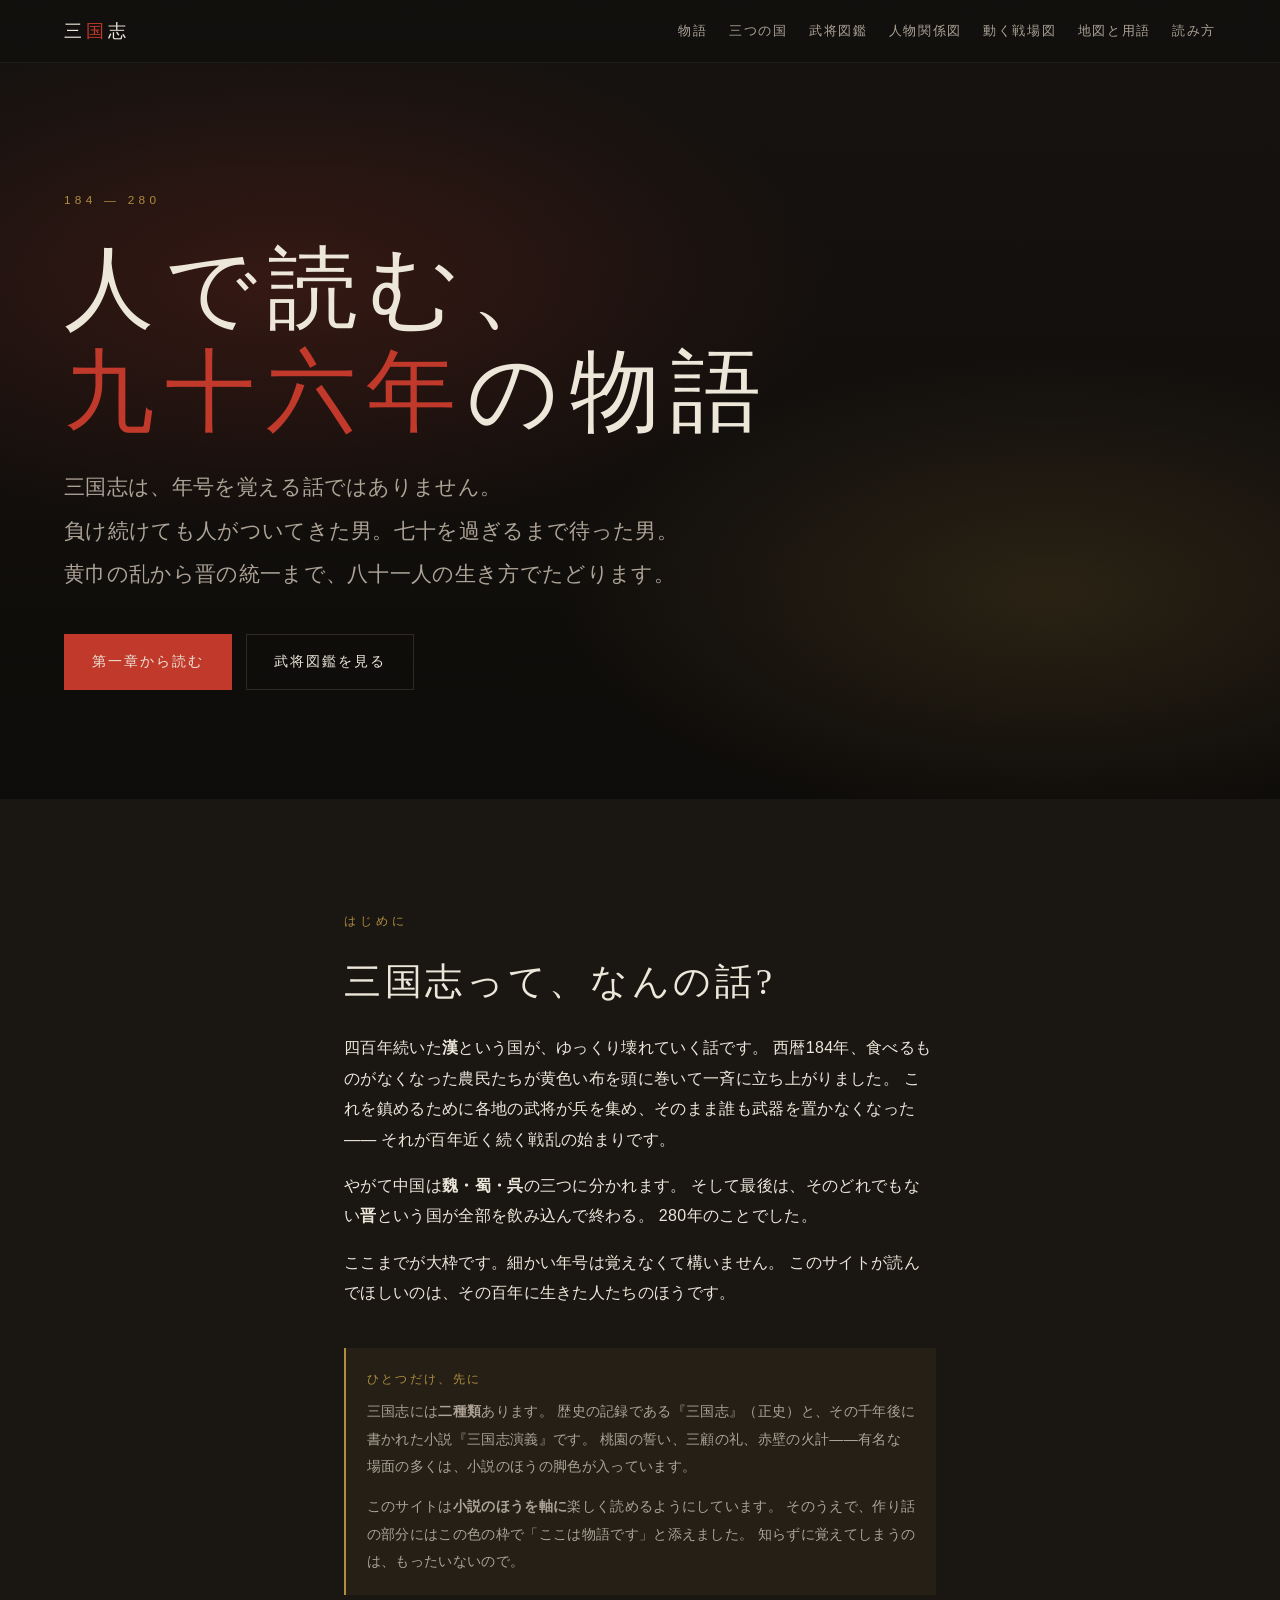
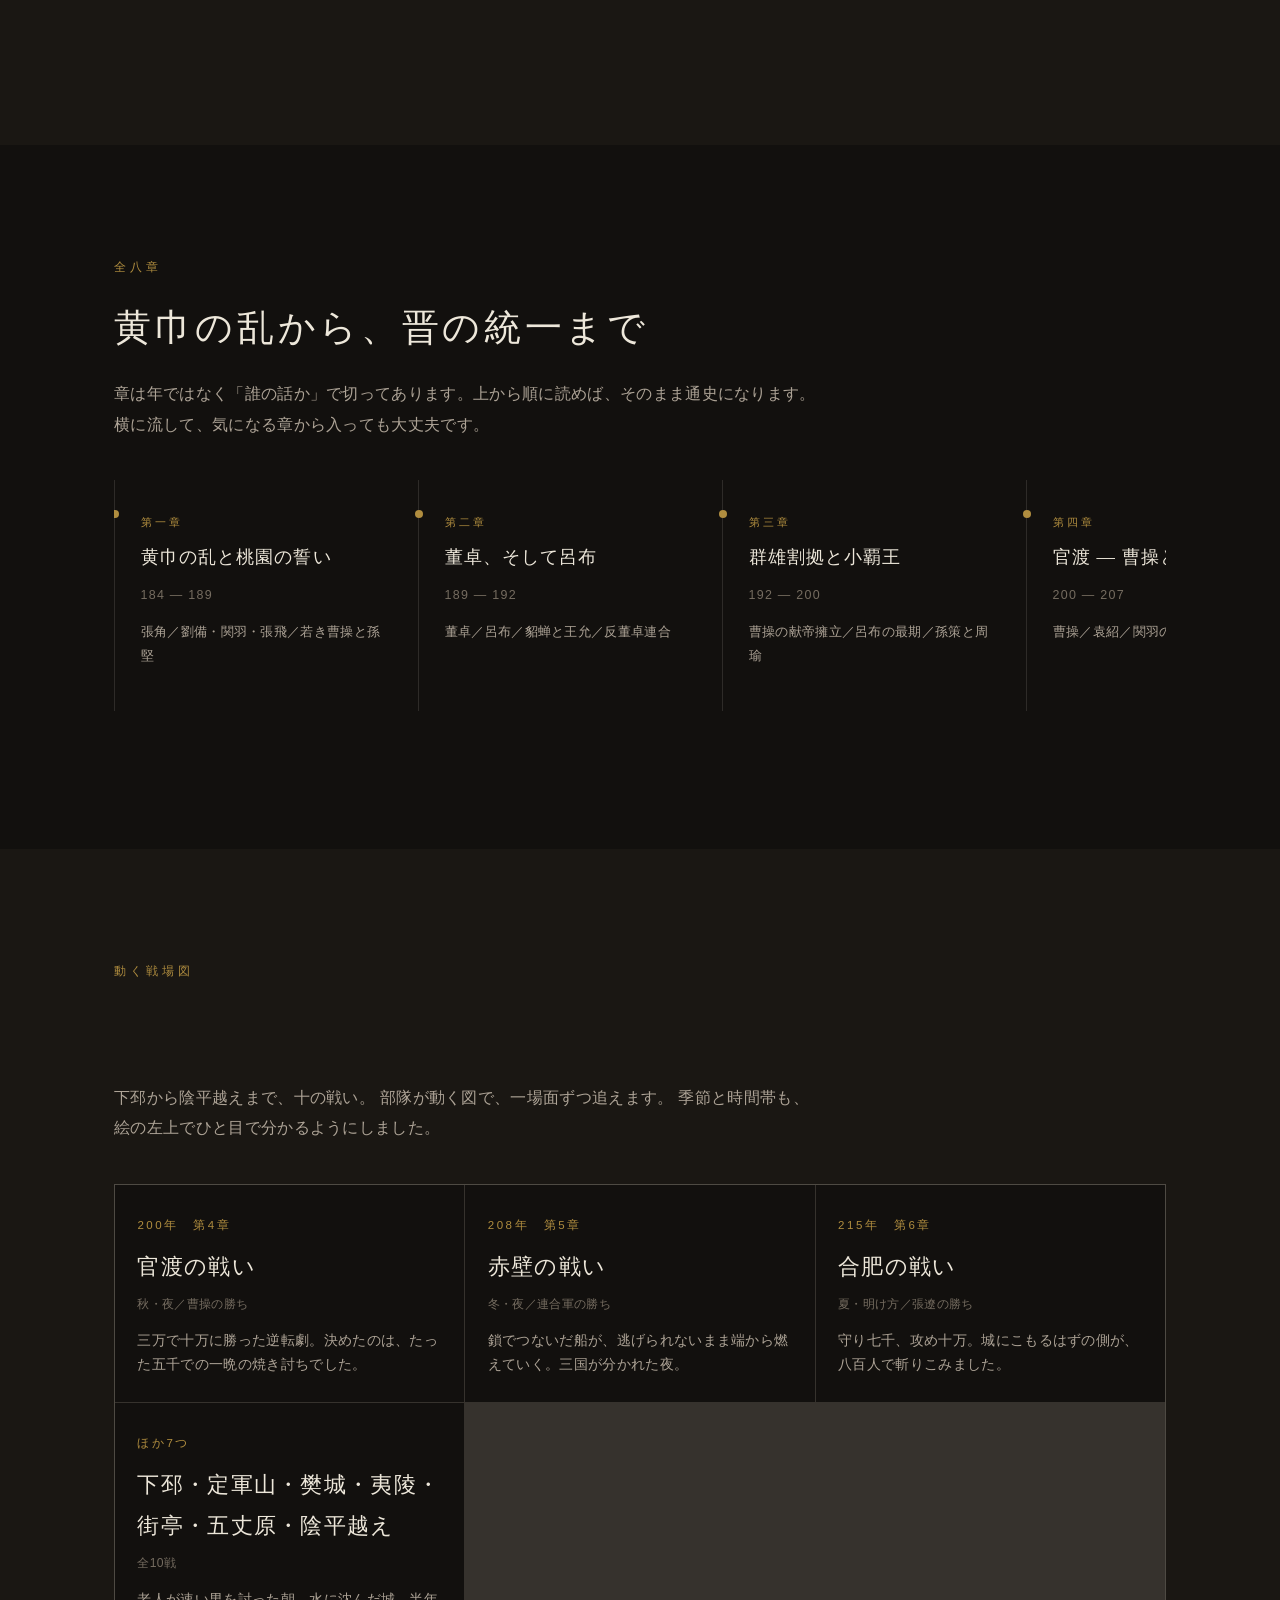
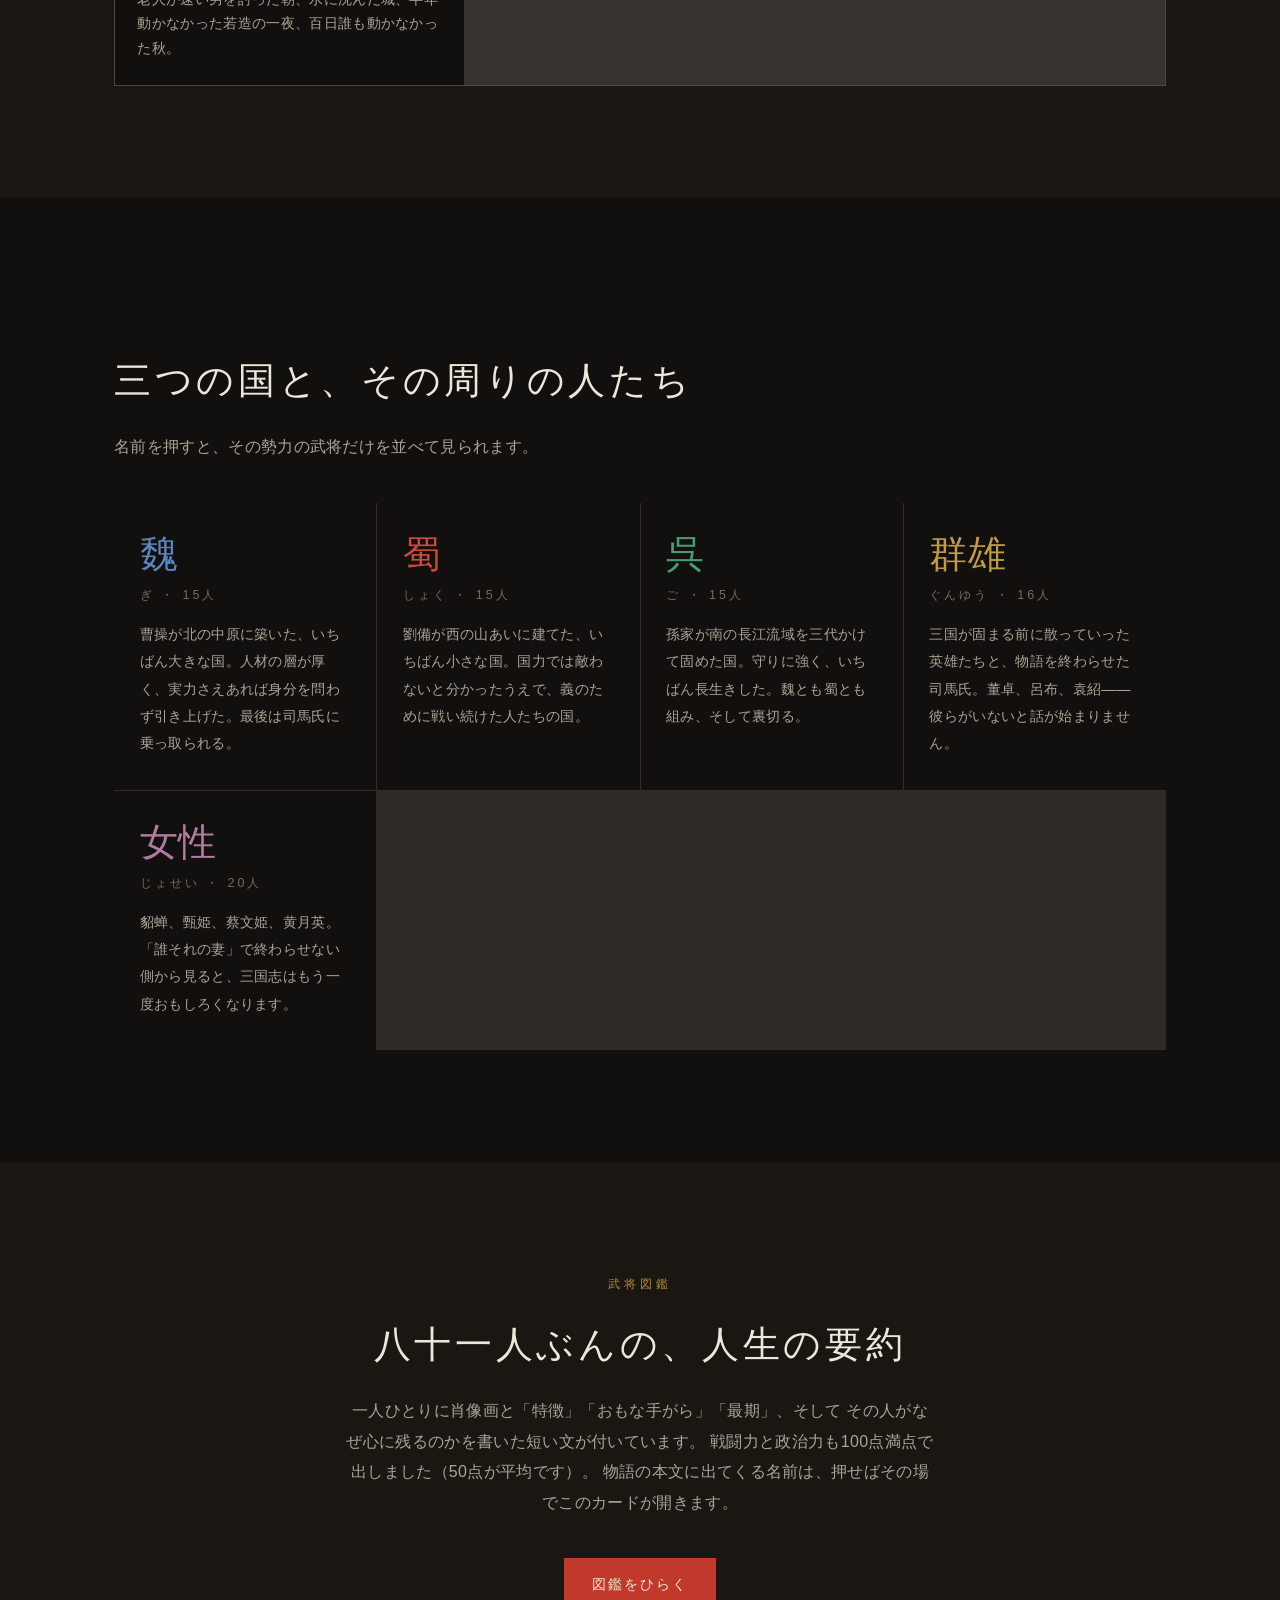
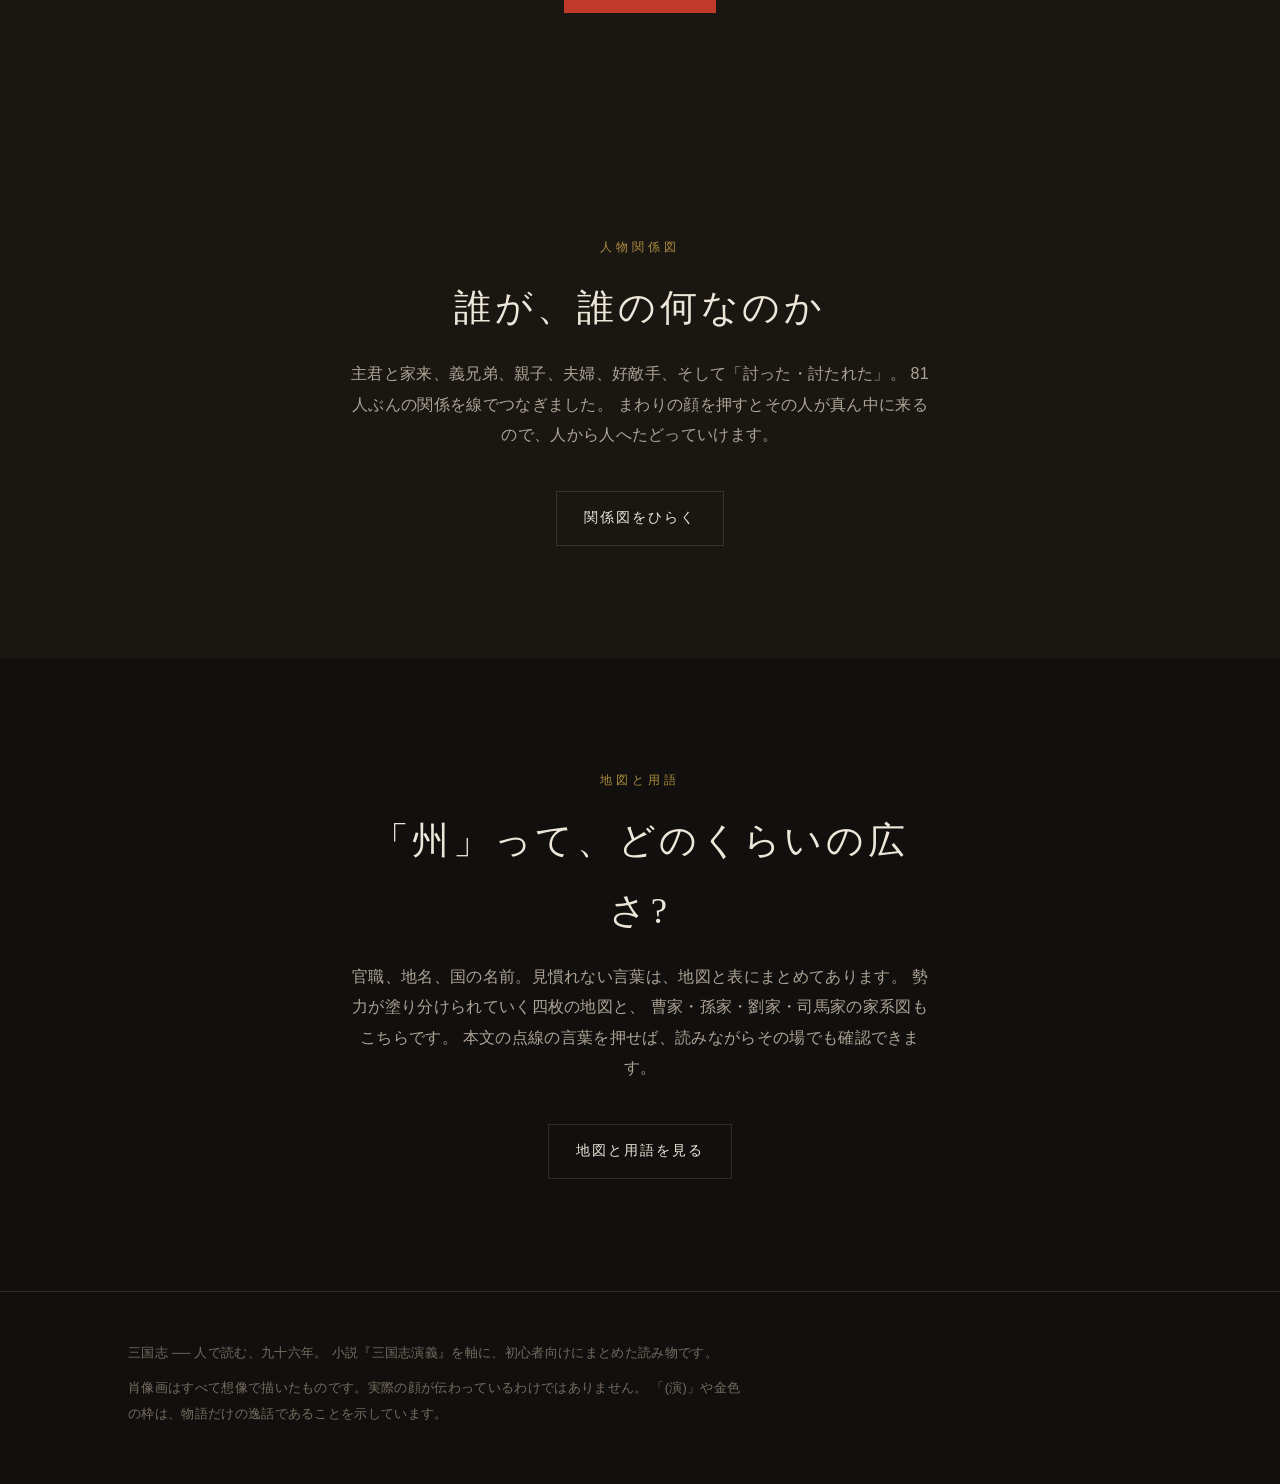
==== index.html @ dd0bdadd "三国志 ── 人で読む、九十六年 黄巾の乱から晋の統一までを人間ドラマで読むサイト。 物語8章、武将図鑑81人、人物関係図、動く戦場図10戦、地図と用語。" ====
<!DOCTYPE html>
<html lang="ja">
<head>
<meta charset="UTF-8">
<meta name="viewport" content="width=device-width, initial-scale=1.0">
<title>三国志 ── 人で読む、九十六年</title>
<meta name="description" content="黄巾の乱から晋の統一まで。年号ではなく、武将たちの人間ドラマで三国志を読む初心者向けサイト。">
<link rel="stylesheet" href="assets/style.css">
</head>
<body data-base="">

<header class="nav">
  <a class="nav__brand" href="index.html">三<b>国</b>志</a>
  <nav class="nav__links">
    <a href="#story">物語</a>
    <a href="#sides">三つの国</a>
    <a href="bushou.html">武将図鑑</a>
    <a href="kankei.html">人物関係図</a>
    <a href="kassen.html">動く戦場図</a>
    <a href="yougo.html">地図と用語</a>
    <a href="#howto">読み方</a>
  </nav>
</header>

<!-- ═══════════ ヒーロー ═══════════ -->
<section class="hero">
  <span class="hero__kanji">漢</span>
  <p class="hero__eyebrow">184 — 280</p>
  <h1 class="hero__title">人で読む、<br><i>九十六年</i>の物語</h1>
  <p class="hero__lede">
    三国志は、年号を覚える話ではありません。<br>
    負け続けても人がついてきた男。七十を過ぎるまで待った男。<br>
    黄巾の乱から晋の統一まで、八十一人の生き方でたどります。
  </p>
  <div class="hero__cta">
    <a class="btn btn--fill" href="story/01.html">第一章から読む</a>
    <a class="btn" href="bushou.html">武将図鑑を見る</a>
  </div>
</section>

<!-- ═══════════ そもそも三国志とは ═══════════ -->
<section class="sec sec--alt" id="howto">
  <div class="wrap wrap--narrow">
    <p class="sec__label rise">はじめに</p>
    <h2 class="sec__title rise">三国志って、なんの話?</h2>
    <div class="rise">
      <p>
        四百年続いた<strong>漢</strong>という国が、ゆっくり壊れていく話です。
        西暦184年、食べるものがなくなった農民たちが黄色い布を頭に巻いて一斉に立ち上がりました。
        これを鎮めるために各地の武将が兵を集め、そのまま誰も武器を置かなくなった——
        それが百年近く続く戦乱の始まりです。
      </p>
      <p>
        やがて中国は<strong>魏・蜀・呉</strong>の三つに分かれます。
        そして最後は、そのどれでもない<strong>晋</strong>という国が全部を飲み込んで終わる。
        280年のことでした。
      </p>
      <p>
        ここまでが大枠です。細かい年号は覚えなくて構いません。
        このサイトが読んでほしいのは、その百年に生きた人たちのほうです。
      </p>
    </div>

    <div class="note rise" style="margin-top:2.5rem">
      <b>ひとつだけ、先に</b>
      <p>
        三国志には<strong>二種類</strong>あります。
        歴史の記録である『三国志』（正史）と、その千年後に書かれた小説『三国志演義』です。
        桃園の誓い、三顧の礼、赤壁の火計——有名な場面の多くは、小説のほうの脚色が入っています。
      </p>
      <p>
        このサイトは<strong>小説のほうを軸に</strong>楽しく読めるようにしています。
        そのうえで、作り話の部分にはこの色の枠で「ここは物語です」と添えました。
        知らずに覚えてしまうのは、もったいないので。
      </p>
    </div>
  </div>
</section>

<!-- ═══════════ 年表（章の入口） ═══════════ -->
<section class="sec" id="story">
  <div class="wrap">
    <p class="sec__label rise">全八章</p>
    <h2 class="sec__title rise">黄巾の乱から、晋の統一まで</h2>
    <p class="sec__lead rise">
      章は年ではなく「誰の話か」で切ってあります。上から順に読めば、そのまま通史になります。
      横に流して、気になる章から入っても大丈夫です。
    </p>
  </div>
  <div class="wrap rise">
    <div class="timeline">
      <div class="timeline__track">

        <a class="tl" href="story/01.html">
          <span class="tl__no">第一章</span>
          <p class="tl__title">黄巾の乱と桃園の誓い</p>
          <p class="tl__years">184 — 189</p>
          <p class="tl__who">張角／劉備・関羽・張飛／若き曹操と孫堅</p>
        </a>

        <a class="tl" href="story/02.html">
          <span class="tl__no">第二章</span>
          <p class="tl__title">董卓、そして呂布</p>
          <p class="tl__years">189 — 192</p>
          <p class="tl__who">董卓／呂布／貂蝉と王允／反董卓連合</p>
        </a>

        <a class="tl" href="story/03.html">
          <span class="tl__no">第三章</span>
          <p class="tl__title">群雄割拠と小覇王</p>
          <p class="tl__years">192 — 200</p>
          <p class="tl__who">曹操の献帝擁立／呂布の最期／孫策と周瑜</p>
        </a>

        <a class="tl" href="story/04.html">
          <span class="tl__no">第四章</span>
          <p class="tl__title">官渡 — 曹操と袁紹</p>
          <p class="tl__years">200 — 207</p>
          <p class="tl__who">曹操／袁紹／関羽の千里行／北方統一</p>
        </a>

        <a class="tl" href="story/05.html">
          <span class="tl__no">第五章</span>
          <p class="tl__title">三顧の礼と赤壁</p>
          <p class="tl__years">207 — 208</p>
          <p class="tl__who">諸葛亮／趙雲の長坂／魯粛と周瑜／黄蓋</p>
        </a>

        <a class="tl" href="story/06.html">
          <span class="tl__no">第六章</span>
          <p class="tl__title">三国が並び立つ</p>
          <p class="tl__years">209 — 220</p>
          <p class="tl__who">龐統と法正／定軍山／関羽の死／曹操の死</p>
        </a>

        <a class="tl" href="story/07.html">
          <span class="tl__no">第七章</span>
          <p class="tl__title">夷陵、そして五丈原</p>
          <p class="tl__years">221 — 234</p>
          <p class="tl__who">張飛の死／陸遜／白帝城の託孤／出師の表</p>
        </a>

        <a class="tl" href="story/08.html">
          <span class="tl__no">第八章</span>
          <p class="tl__title">幕引き — 晋の統一</p>
          <p class="tl__years">235 — 280</p>
          <p class="tl__who">姜維／高平陵の変／鄧艾／司馬炎</p>
        </a>

      </div>
    </div>
  </div>
</section>

<!-- ═══════════ 動く戦場図 ═══════════ -->
<section class="sec sec--alt">
  <div class="wrap">
    <p class="sec__label rise">動く戦場図</p>
    <h2 class="sec__title rise">その戦い、どう動いたのか</h2>
    <p class="sec__lead rise">
      下邳から陰平越えまで、十の戦い。
      部隊が動く図で、一場面ずつ追えます。
      季節と時間帯も、絵の左上でひと目で分かるようにしました。
    </p>
  </div>
  <div class="wrap rise">
    <div class="ks-list">
      <a class="ks-card" href="kassen.html#kanto" style="text-decoration:none">
        <span class="ks-card__year">200年　第4章</span>
        <p class="ks-card__name">官渡の戦い</p>
        <p class="ks-card__place">秋・夜／曹操の勝ち</p>
        <p class="ks-card__lead">三万で十万に勝った逆転劇。決めたのは、たった五千での一晩の焼き討ちでした。</p>
      </a>
      <a class="ks-card" href="kassen.html#sekiheki" style="text-decoration:none">
        <span class="ks-card__year">208年　第5章</span>
        <p class="ks-card__name">赤壁の戦い</p>
        <p class="ks-card__place">冬・夜／連合軍の勝ち</p>
        <p class="ks-card__lead">鎖でつないだ船が、逃げられないまま端から燃えていく。三国が分かれた夜。</p>
      </a>
      <a class="ks-card" href="kassen.html#gappi" style="text-decoration:none">
        <span class="ks-card__year">215年　第6章</span>
        <p class="ks-card__name">合肥の戦い</p>
        <p class="ks-card__place">夏・明け方／張遼の勝ち</p>
        <p class="ks-card__lead">守り七千、攻め十万。城にこもるはずの側が、八百人で斬りこみました。</p>
      </a>
      <a class="ks-card" href="kassen.html" style="text-decoration:none">
        <span class="ks-card__year">ほか7つ</span>
        <p class="ks-card__name">下邳・定軍山・樊城・夷陵・街亭・五丈原・陰平越え</p>
        <p class="ks-card__place">全10戦</p>
        <p class="ks-card__lead">老人が速い男を討った朝、水に沈んだ城、半年動かなかった若造の一夜、百日誰も動かなかった秋。</p>
      </a>
    </div>
  </div>
</section>

<!-- ═══════════ 三つの国 ═══════════ -->
<section class="sec" id="sides">
  <div class="wrap">
    <p class="sec__label rise">勢力</p>
    <h2 class="sec__title rise">三つの国と、その周りの人たち</h2>
    <p class="sec__lead rise">
      名前を押すと、その勢力の武将だけを並べて見られます。
    </p>
  </div>
  <div class="wrap rise">
    <div class="sides">
      <a class="side" href="bushou.html#gi" style="--c:var(--gi);text-decoration:none">
        <p class="side__mark">魏</p>
        <p class="side__name">ぎ ・ 15人</p>
        <p class="side__text">曹操が北の中原に築いた、いちばん大きな国。人材の層が厚く、実力さえあれば身分を問わず引き上げた。最後は司馬氏に乗っ取られる。</p>
      </a>
      <a class="side" href="bushou.html#shoku" style="--c:var(--shoku);text-decoration:none">
        <p class="side__mark">蜀</p>
        <p class="side__name">しょく ・ 15人</p>
        <p class="side__text">劉備が西の山あいに建てた、いちばん小さな国。国力では敵わないと分かったうえで、義のために戦い続けた人たちの国。</p>
      </a>
      <a class="side" href="bushou.html#go" style="--c:var(--go);text-decoration:none">
        <p class="side__mark">呉</p>
        <p class="side__name">ご ・ 15人</p>
        <p class="side__text">孫家が南の長江流域を三代かけて固めた国。守りに強く、いちばん長生きした。魏とも蜀とも組み、そして裏切る。</p>
      </a>
      <a class="side" href="bushou.html#gunyu" style="--c:var(--gunyu);text-decoration:none">
        <p class="side__mark">群雄</p>
        <p class="side__name">ぐんゆう ・ 16人</p>
        <p class="side__text">三国が固まる前に散っていった英雄たちと、物語を終わらせた司馬氏。董卓、呂布、袁紹——彼らがいないと話が始まりません。</p>
      </a>
      <a class="side" href="bushou.html#josei" style="--c:var(--josei);text-decoration:none">
        <p class="side__mark">女性</p>
        <p class="side__name">じょせい ・ 20人</p>
        <p class="side__text">貂蝉、甄姫、蔡文姫、黄月英。「誰それの妻」で終わらせない側から見ると、三国志はもう一度おもしろくなります。</p>
      </a>
    </div>
  </div>
</section>

<!-- ═══════════ 図鑑への入口 ═══════════ -->
<section class="sec sec--alt">
  <div class="wrap wrap--narrow rise" style="text-align:center">
    <p class="sec__label">武将図鑑</p>
    <h2 class="sec__title">八十一人ぶんの、人生の要約</h2>
    <p class="sec__lead" style="margin-inline:auto">
      一人ひとりに肖像画と「特徴」「おもな手がら」「最期」、そして
      その人がなぜ心に残るのかを書いた短い文が付いています。
      戦闘力と政治力も100点満点で出しました（50点が平均です）。
      物語の本文に出てくる名前は、押せばその場でこのカードが開きます。
    </p>
    <a class="btn btn--fill" href="bushou.html">図鑑をひらく</a>
  </div>
</section>

<!-- ═══════════ 関係図への入口 ═══════════ -->
<section class="sec sec--alt">
  <div class="wrap wrap--narrow rise" style="text-align:center">
    <p class="sec__label">人物関係図</p>
    <h2 class="sec__title">誰が、誰の何なのか</h2>
    <p class="sec__lead" style="margin-inline:auto">
      主君と家来、義兄弟、親子、夫婦、好敵手、そして「討った・討たれた」。
      81人ぶんの関係を線でつなぎました。
      まわりの顔を押すとその人が真ん中に来るので、人から人へたどっていけます。
    </p>
    <a class="btn" href="kankei.html">関係図をひらく</a>
  </div>
</section>

<!-- ═══════════ 地図と用語への入口 ═══════════ -->
<section class="sec">
  <div class="wrap wrap--narrow rise" style="text-align:center">
    <p class="sec__label">地図と用語</p>
    <h2 class="sec__title">「州」って、どのくらいの広さ?</h2>
    <p class="sec__lead" style="margin-inline:auto">
      官職、地名、国の名前。見慣れない言葉は、地図と表にまとめてあります。
      勢力が塗り分けられていく四枚の地図と、
      曹家・孫家・劉家・司馬家の家系図もこちらです。
      本文の点線の言葉を押せば、読みながらその場でも確認できます。
    </p>
    <a class="btn" href="yougo.html">地図と用語を見る</a>
  </div>
</section>

<footer class="foot">
  <div class="wrap">
    <p>
      三国志 ── 人で読む、九十六年。
      小説『三国志演義』を軸に、初心者向けにまとめた読み物です。
    </p>
    <p>
      肖像画はすべて想像で描いたものです。実際の顔が伝わっているわけではありません。
      「(演)」や金色の枠は、物語だけの逸話であることを示しています。
    </p>
  </div>
</footer>

<script src="assets/data/bushou.js"></script>
<script src="assets/data/terms.js"></script>
<script src="assets/data/kankei.js"></script>
<script src="assets/script.js"></script>
</body>
</html>
---- assets/style.css ----
/* ═══════════════════════════════════════════
   三国志 ── 武将で読む、黄巾の乱から晋の統一まで
   ═══════════════════════════════════════════ */

:root{
  --bg:       #12100E;
  --bg-2:     #1A1713;
  --bg-3:     #221E19;
  --ink:      #EDE7DA;
  --ink-2:    #ADA396;
  --ink-3:    #756C60;
  --line:     rgba(237,231,218,.13);
  --line-soft:rgba(237,231,218,.06);

  --shu:      #C0392B;   /* 朱 */
  --kin:      #B08D3F;   /* 金 */

  --gi:       #5B85BE;
  --shoku:    #CB4A3C;
  --go:       #4A9C79;
  --gunyu:    #C09A48;
  --josei:    #B27CA0;

  --mincho: "Hiragino Mincho ProN","Yu Mincho","YuMincho","Noto Serif JP",serif;
  --gothic: "Hiragino Sans","Hiragino Kaku Gothic ProN","Yu Gothic","Noto Sans JP",
            -apple-system,BlinkMacSystemFont,"Segoe UI",sans-serif;

  --pad:  clamp(1.25rem, 5vw, 5rem);
  --ease: cubic-bezier(.22,.61,.36,1);
}

*,*::before,*::after{ box-sizing:border-box; }

html{ scroll-behavior:smooth; -webkit-text-size-adjust:100%; }

body{
  margin:0;
  background:var(--bg);
  color:var(--ink);
  font-family:var(--gothic);
  font-size:16px;
  line-height:1.9;
  letter-spacing:.02em;
  -webkit-font-smoothing:antialiased;
}

img{ max-width:100%; display:block; }
a{ color:inherit; }

/* 紙のざらつき */
body::before{
  content:"";
  position:fixed; inset:0; z-index:0; pointer-events:none;
  opacity:.045;
  background-image:url("data:image/svg+xml,%3Csvg xmlns='http://www.w3.org/2000/svg' width='140' height='140'%3E%3Cfilter id='n'%3E%3CfeTurbulence type='fractalNoise' baseFrequency='.85' numOctaves='3'/%3E%3C/filter%3E%3Crect width='140' height='140' filter='url(%23n)'/%3E%3C/svg%3E");
}

/* ───────── ヘッダー ───────── */
.nav{
  position:sticky; top:0; z-index:80;
  display:flex; align-items:center; gap:1.5rem;
  padding:.85rem var(--pad);
  background:rgba(18,16,14,.82);
  backdrop-filter:blur(14px);
  border-bottom:1px solid var(--line-soft);
}
.nav__brand{
  font-family:var(--mincho);
  font-size:1.15rem; letter-spacing:.22em;
  text-decoration:none; white-space:nowrap;
}
.nav__brand b{ color:var(--shu); font-weight:400; }
.nav__links{ display:flex; gap:1.35rem; margin-left:auto; flex-wrap:wrap; }
.nav__links a{
  font-size:.82rem; color:var(--ink-2); text-decoration:none;
  letter-spacing:.12em; transition:color .3s var(--ease);
}
.nav__links a:hover,.nav__links a[aria-current]{ color:var(--ink); }

/* ───────── 共通のかたち ───────── */
.wrap{ max-width:1180px; margin:0 auto; padding-inline:var(--pad); position:relative; z-index:1; }
.wrap--narrow{ max-width:720px; }

.sec{ padding-block:clamp(3.5rem,9vw,7rem); position:relative; z-index:1; }
.sec--alt{ background:var(--bg-2); }

.sec__label{
  font-size:.72rem; letter-spacing:.34em; color:var(--kin);
  margin:0 0 .9rem; text-transform:uppercase;
}
.sec__title{
  font-family:var(--mincho);
  font-size:clamp(1.5rem,3.6vw,2.3rem);
  font-weight:400; letter-spacing:.1em; margin:0 0 1rem;
}
.sec__lead{ color:var(--ink-2); max-width:44em; margin:0 0 2.5rem; }

.rule{ height:1px; background:var(--line); border:0; margin:0; }

/* ふわっと出る */
.rise{ opacity:0; transform:translateY(22px); transition:opacity .9s var(--ease), transform .9s var(--ease); }
.rise.is-in{ opacity:1; transform:none; }
@media (prefers-reduced-motion:reduce){
  .rise{ opacity:1; transform:none; transition:none; }
  html{ scroll-behavior:auto; }
}

/* ───────── ヒーロー ───────── */
.hero{
  position:relative; z-index:1;
  min-height:clamp(30rem,86vh,46rem);
  display:flex; flex-direction:column; justify-content:center;
  padding:4rem var(--pad) 3rem;
  overflow:hidden;
}
.hero::after{
  content:""; position:absolute; inset:0; z-index:-1;
  background:
    radial-gradient(70% 55% at 22% 30%, rgba(192,57,43,.20), transparent 62%),
    radial-gradient(60% 50% at 82% 72%, rgba(176,141,63,.16), transparent 64%),
    linear-gradient(180deg,#15120F,#0E0C0A);
}
.hero__kanji{
  position:absolute; z-index:-1; right:-.1em; bottom:-.22em;
  font-family:var(--mincho); font-size:min(46vw,30rem); line-height:.8;
  color:rgba(237,231,218,.045); pointer-events:none; user-select:none;
}
.hero__eyebrow{
  font-size:.74rem; letter-spacing:.36em; color:var(--kin); margin:0 0 1.6rem;
}
.hero__title{
  font-family:var(--mincho); font-weight:400;
  font-size:clamp(2.6rem,9vw,5.6rem); line-height:1.15; letter-spacing:.12em;
  margin:0 0 1.4rem;
}
.hero__title i{ font-style:normal; color:var(--shu); }
.hero__lede{
  font-family:var(--mincho);
  font-size:clamp(1rem,2.2vw,1.3rem); line-height:2.1;
  color:var(--ink-2); max-width:32em; margin:0 0 2.4rem;
}
.hero__cta{ display:flex; gap:.9rem; flex-wrap:wrap; }

.btn{
  display:inline-flex; align-items:center; gap:.6rem;
  padding:.85rem 1.7rem; border:1px solid var(--line);
  font-size:.86rem; letter-spacing:.14em; text-decoration:none;
  color:var(--ink); background:transparent; cursor:pointer;
  transition:background .35s var(--ease), border-color .35s var(--ease), color .35s var(--ease);
}
.btn:hover{ background:rgba(237,231,218,.06); border-color:rgba(237,231,218,.3); }
.btn--fill{ background:var(--shu); border-color:var(--shu); }
.btn--fill:hover{ background:#a83226; border-color:#a83226; }

/* ───────── 年表 ───────── */
.timeline{ position:relative; }
.timeline__track{
  display:flex; gap:0; overflow-x:auto; padding-bottom:1.6rem;
  scroll-snap-type:x proximity;
  scrollbar-width:thin; scrollbar-color:var(--ink-3) transparent;
}
.timeline__track::-webkit-scrollbar{ height:5px; }
.timeline__track::-webkit-scrollbar-thumb{ background:var(--ink-3); }
.tl{
  flex:0 0 clamp(15rem,26vw,19rem);
  scroll-snap-align:start;
  padding:1.6rem 1.6rem 1.9rem;
  border-left:1px solid var(--line);
  text-decoration:none; position:relative;
  transition:background .35s var(--ease);
}
.tl:hover{ background:rgba(237,231,218,.035); }
.tl::before{
  content:""; position:absolute; left:-4.5px; top:1.9rem;
  width:8px; height:8px; background:var(--kin); border-radius:50%;
}
.tl:hover::before{ background:var(--shu); }
.tl__no{ font-size:.7rem; letter-spacing:.3em; color:var(--kin); }
.tl__title{
  font-family:var(--mincho); font-size:1.15rem; letter-spacing:.06em;
  margin:.5rem 0 .55rem; line-height:1.5;
}
.tl__years{ font-size:.78rem; color:var(--ink-3); letter-spacing:.1em; }
.tl__who{ font-size:.82rem; color:var(--ink-2); margin-top:.7rem; line-height:1.8; }

/* ───────── 勢力の紹介 ───────── */
.sides{ display:grid; gap:1px; background:var(--line); grid-template-columns:repeat(auto-fit,minmax(15rem,1fr)); }
.side{ background:var(--bg); padding:2rem 1.6rem; }
.side__mark{
  font-family:var(--mincho); font-size:2.4rem; line-height:1;
  margin:0 0 .7rem; color:var(--c);
}
.side__name{ font-size:.78rem; letter-spacing:.24em; color:var(--ink-3); margin:0 0 .8rem; }
.side__text{ font-size:.9rem; color:var(--ink-2); margin:0; }

/* ───────── 武将カードの並び ───────── */
.filters{
  display:flex; gap:.5rem; flex-wrap:wrap; align-items:center;
  margin-bottom:1.6rem;
}
.chip{
  padding:.5rem 1.1rem; border:1px solid var(--line); background:transparent;
  color:var(--ink-2); font-family:inherit; font-size:.84rem; letter-spacing:.12em;
  cursor:pointer; transition:all .3s var(--ease);
}
.chip:hover{ color:var(--ink); border-color:rgba(237,231,218,.3); }
.chip[aria-pressed="true"]{ background:var(--ink); color:var(--bg); border-color:var(--ink); }
.search{
  margin-left:auto; flex:0 1 15rem;
  padding:.55rem .9rem; background:var(--bg-3); color:var(--ink);
  border:1px solid var(--line); font-family:inherit; font-size:.88rem;
}
.search::placeholder{ color:var(--ink-3); }
.search:focus{ outline:none; border-color:var(--kin); }

.count{ font-size:.8rem; color:var(--ink-3); margin:0 0 1.2rem; letter-spacing:.08em; }

.cards{
  display:grid; gap:1px; background:var(--line);
  grid-template-columns:repeat(auto-fill,minmax(13rem,1fr));
  border:1px solid var(--line);
}
.card{
  background:var(--bg); border:0; padding:0; margin:0;
  text-align:left; font-family:inherit; color:inherit; cursor:pointer;
  display:flex; flex-direction:column;
  transition:background .35s var(--ease);
}
.card:hover{ background:var(--bg-3); }
.card__figure{
  position:relative; aspect-ratio:3/4; overflow:hidden;
  background:linear-gradient(160deg,#221E19,#171410);
}
.card__figure img{
  width:100%; height:100%; object-fit:cover;
  filter:saturate(.85) contrast(1.05);
  transition:transform .8s var(--ease);
}
.card:hover .card__figure img{ transform:scale(1.045); }
.card__wait{
  position:absolute; inset:0; display:flex; align-items:center; justify-content:center;
  flex-direction:column; gap:.5rem; color:var(--ink-3);
}
.card__wait span{
  font-family:var(--mincho); font-size:1.35rem; letter-spacing:.1em;
  color:rgba(237,231,218,.22); text-align:center; padding-inline:.5rem;
}
.card__wait small{ font-size:.66rem; letter-spacing:.2em; }
.card__side{
  position:absolute; left:0; top:0; padding:.3rem .7rem;
  font-size:.7rem; letter-spacing:.16em; color:#fff; background:var(--c);
}
.card__body{ padding:.95rem 1rem 1.2rem; }
.card__name{
  font-family:var(--mincho); font-size:1.25rem; letter-spacing:.08em;
  margin:0; line-height:1.4;
}
.card__yomi{ font-size:.7rem; color:var(--ink-3); letter-spacing:.14em; margin:.25rem 0 .5rem; }
.card__lead{ font-size:.82rem; color:var(--ink-2); margin:0; line-height:1.7; }

.empty{ padding:3rem 0; color:var(--ink-3); text-align:center; }

/* ───────── 人物の詳細（開くやつ） ───────── */
.sheet{
  position:fixed; inset:0; z-index:120;
  display:none; align-items:flex-end; justify-content:center;
  background:rgba(8,7,6,.72); backdrop-filter:blur(6px);
}
.sheet.is-open{ display:flex; }
.sheet__panel{
  background:var(--bg-2); border-top:2px solid var(--c,var(--kin));
  width:min(46rem,100%); max-height:88vh; overflow-y:auto;
  padding:2.2rem clamp(1.25rem,4vw,2.6rem) 2.6rem;
  animation:sheetUp .45s var(--ease);
}
@keyframes sheetUp{ from{ transform:translateY(28px); opacity:0 } to{ transform:none; opacity:1 } }
@media (min-width:800px){
  .sheet{ align-items:center; }
  .sheet__panel{ border:1px solid var(--line); border-top:2px solid var(--c,var(--kin)); }
}
.sheet__close{
  position:sticky; top:0; float:right;
  background:none; border:0; color:var(--ink-2); font-size:1.6rem;
  cursor:pointer; line-height:1; padding:0 0 .5rem .5rem;
}
.sheet__close:hover{ color:var(--ink); }
.sheet__head{ display:flex; gap:1.4rem; align-items:flex-start; margin-bottom:1.6rem; flex-wrap:wrap; }
.sheet__portrait{
  flex:0 0 8.5rem; aspect-ratio:3/4; overflow:hidden;
  background:linear-gradient(160deg,#242019,#17130F);
  display:flex; align-items:center; justify-content:center;
}
.sheet__portrait img{ width:100%; height:100%; object-fit:cover; }
.sheet__portrait span{
  font-family:var(--mincho); font-size:1.2rem; letter-spacing:.1em;
  color:rgba(237,231,218,.2); text-align:center; padding-inline:.4rem;
}
.sheet__id{ flex:1 1 14rem; }
.sheet__tag{
  display:inline-block; padding:.22rem .7rem; font-size:.7rem; letter-spacing:.18em;
  background:var(--c); color:#fff; margin-bottom:.7rem;
}
.sheet__name{ font-family:var(--mincho); font-size:2.1rem; letter-spacing:.1em; margin:0; font-weight:400; }
.sheet__yomi{ font-size:.76rem; color:var(--ink-3); letter-spacing:.18em; margin:.35rem 0 .8rem; }
.sheet__lead{ color:var(--ink-2); margin:0; font-size:.95rem; }

.sheet__drama{
  font-family:var(--mincho); font-size:1.02rem; line-height:2.15;
  border-left:2px solid var(--shu); padding:.2rem 0 .2rem 1.2rem;
  margin:0 0 1.9rem;
}
.facts{ margin:0 0 1.7rem; }
.facts div{ display:flex; gap:1rem; padding:.85rem 0; border-top:1px solid var(--line-soft); }
.facts dt{
  flex:0 0 4.2rem; font-size:.76rem; letter-spacing:.16em; color:var(--kin);
  padding-top:.25rem;
}
.facts dd{ margin:0; font-size:.9rem; color:var(--ink-2); }

.sheet__chaps{ display:flex; gap:.5rem; flex-wrap:wrap; align-items:center; }
.sheet__chaps b{ font-size:.74rem; letter-spacing:.16em; color:var(--ink-3); font-weight:400; margin-right:.3rem; }
.chaplink{
  padding:.35rem .8rem; border:1px solid var(--line); font-size:.78rem;
  text-decoration:none; color:var(--ink-2); transition:all .3s var(--ease);
}
.chaplink:hover{ color:var(--ink); border-color:var(--kin); }

.engi-note{
  margin:1.4rem 0 0; padding:.75rem .95rem;
  background:rgba(176,141,63,.08); border:1px solid rgba(176,141,63,.2);
  font-size:.78rem; color:var(--ink-2); line-height:1.8;
}

/* ───────── 能力の数値 ───────── */
.stats{ margin:0 0 1.8rem; }
.stat{ display:flex; align-items:center; gap:.9rem; margin-bottom:.6rem; }
.stat__label{ flex:0 0 4rem; font-size:.78rem; letter-spacing:.14em; color:var(--ink-2); }
.stat__bar{
  position:relative; flex:1 1 auto; height:9px;
  background:rgba(237,231,218,.08); overflow:hidden;
}
.stat__bar i{ display:block; height:100%; background:var(--c,var(--kin)); }
.stat__bar b{
  position:absolute; left:50%; top:-3px; width:1px; height:15px;
  background:rgba(237,231,218,.45);
}
.stat__num{ flex:0 0 2.4rem; text-align:right; font-size:.95rem; font-family:var(--mincho); }
.stats__note{ font-size:.72rem; color:var(--ink-3); margin:.7rem 0 0; line-height:1.7; }

.card__stats{
  display:flex; align-items:center; gap:.35rem; margin-top:.7rem;
  font-size:.8rem; color:var(--ink-2); font-family:var(--mincho);
}
.card__stats i{
  font-style:normal; font-size:.62rem; letter-spacing:.1em; color:var(--ink-3);
  border:1px solid var(--line); padding:.05rem .25rem; margin-left:.35rem;
}
.card__stats i:first-child{ margin-left:0; }

/* ───────── 用語リンク ───────── */
.t{
  color:inherit; cursor:pointer;
  border-bottom:1px dotted rgba(176,141,63,.8);
  transition:background .3s var(--ease);
}
.t:hover{ background:rgba(176,141,63,.15); }

/* ───────── 対戦カード ───────── */
.duel{
  margin:2.4rem 0; border:1px solid var(--line); background:var(--bg-2);
}
.duel__head{
  padding:.75rem 1.1rem; border-bottom:1px solid var(--line);
  font-size:.72rem; letter-spacing:.24em; color:var(--kin);
}
.duel__row{
  display:grid; grid-template-columns:1fr auto 1fr; align-items:center;
  gap:.6rem; padding:1rem 1.1rem; border-bottom:1px solid var(--line-soft);
}
.duel__row:last-child{ border-bottom:0; }
.duel__side{ display:flex; align-items:center; gap:.6rem; min-width:0; }
.duel__side--r{ justify-content:flex-end; text-align:right; }
.duel__faces{ display:flex; gap:.25rem; flex:0 0 auto; }
.duel__face{
  width:2.6rem; height:3.4rem; object-fit:cover;
  background:var(--bg-3);
}
.duel__names{ min-width:0; }
.duel__names .duel__name{ display:inline-block; margin-right:.5rem; }
.duel__name{
  font-family:var(--mincho); font-size:1rem; letter-spacing:.05em;
  cursor:pointer; border-bottom:1px solid rgba(192,57,43,.5);
}
.duel__vs{ font-size:.7rem; letter-spacing:.16em; color:var(--ink-3); padding-inline:.3rem; }
.duel__win{ color:var(--kin); font-size:.68rem; display:block; letter-spacing:.1em; margin-top:.15rem; }
.duel__note{ padding:.9rem 1.1rem; font-size:.82rem; color:var(--ink-2); line-height:1.85; border-top:1px solid var(--line-soft); }
@media (max-width:560px){
  .duel__row{ grid-template-columns:1fr; }
  .duel__side--r{
    justify-content:flex-end; text-align:left; flex-direction:row-reverse;
  }
  .duel__vs{ padding-left:3.1rem; }
}

/* ───────── 図・表（用語ページ） ───────── */
.figbox{
  margin:2rem 0; border:1px solid var(--line); background:var(--bg-2);
  overflow-x:auto;
}
.figbox svg{ display:block; min-width:34rem; width:100%; height:auto; }
.figcap{
  padding:.85rem 1.1rem; font-size:.8rem; color:var(--ink-2);
  border-top:1px solid var(--line-soft); line-height:1.8;
}

.tbl{ width:100%; border-collapse:collapse; font-size:.88rem; }
.tbl th,.tbl td{
  text-align:left; padding:.85rem .9rem; border-bottom:1px solid var(--line-soft);
  vertical-align:top;
}
.tbl th{ color:var(--kin); font-weight:400; font-size:.76rem; letter-spacing:.14em; white-space:nowrap; }
.tbl td:first-child{ font-family:var(--mincho); font-size:1rem; white-space:nowrap; }
.tbl td small{ display:block; color:var(--ink-3); font-size:.7rem; letter-spacing:.1em; margin-top:.2rem; }
.tbl td:nth-child(2){ color:var(--ink-2); }
.tblwrap{ overflow-x:auto; border:1px solid var(--line); }

.legend{
  display:flex; gap:1.1rem; flex-wrap:wrap;
  padding:.85rem 1.1rem; border-top:1px solid var(--line-soft);
}
.legend__item{ display:flex; align-items:center; gap:.45rem; font-size:.8rem; color:var(--ink-2); }
.legend__item i{ width:.85rem; height:.85rem; display:block; opacity:.75; }

/* 図の中の、押せる名前 */
.tn{ cursor:pointer; text-decoration:underline; text-decoration-color:rgba(192,57,43,.6);
     text-underline-offset:3px; }
.tn:hover{ fill:#fff; }

/* ───────── 物語ページ ───────── */
.chapter-hero{
  padding:clamp(4rem,12vw,8rem) var(--pad) clamp(2.5rem,6vw,4rem);
  border-bottom:1px solid var(--line);
  position:relative; z-index:1; overflow:hidden;
}
.chapter-hero__no{ font-size:.74rem; letter-spacing:.36em; color:var(--kin); margin:0 0 1.2rem; }
.chapter-hero__title{
  font-family:var(--mincho); font-weight:400;
  font-size:clamp(2rem,6.5vw,3.6rem); letter-spacing:.1em; margin:0 0 1rem; line-height:1.3;
}
.chapter-hero__years{ font-size:.85rem; letter-spacing:.2em; color:var(--ink-3); margin:0 0 1.6rem; }
.chapter-hero__lede{
  font-family:var(--mincho); font-size:clamp(1rem,2.2vw,1.2rem);
  line-height:2.15; color:var(--ink-2); max-width:34em; margin:0;
}

.read{ max-width:40rem; margin:0 auto; padding:clamp(3rem,7vw,5rem) var(--pad); position:relative; z-index:1; }
.read h2{
  font-family:var(--mincho); font-weight:400;
  font-size:clamp(1.35rem,3.4vw,1.8rem); letter-spacing:.08em;
  margin:3.6rem 0 1.5rem; line-height:1.6;
}
.read h2:first-child{ margin-top:0; }
.read h2::before{
  content:""; display:block; width:2.2rem; height:1px; background:var(--shu); margin-bottom:1.1rem;
}
.read p{ margin:0 0 1.6rem; line-height:2.15; }
.read p.lead{ font-family:var(--mincho); font-size:1.08rem; color:var(--ink-2); }

/* 本文中の人物リンク */
.p{
  color:inherit; text-decoration:none;
  border-bottom:1px solid rgba(192,57,43,.55);
  cursor:pointer; padding-bottom:1px;
  transition:background .3s var(--ease), border-color .3s var(--ease);
}
.p:hover{ background:rgba(192,57,43,.14); border-color:var(--shu); }

.note{
  margin:2.4rem 0; padding:1.2rem 1.3rem;
  background:rgba(176,141,63,.07); border-left:2px solid var(--kin);
  font-size:.88rem; line-height:1.95; color:var(--ink-2);
}
.note b{ display:block; font-size:.72rem; letter-spacing:.2em; color:var(--kin); margin-bottom:.5rem; font-weight:400; }
.note p{ margin:0 0 .8rem; font-size:inherit; line-height:inherit; }
.note p:last-child{ margin:0; }

.summary{
  margin:3.5rem 0 0; padding:1.8rem; border:1px solid var(--line); background:var(--bg-2);
}
.summary b{ display:block; font-size:.72rem; letter-spacing:.24em; color:var(--kin); margin-bottom:1rem; font-weight:400; }
.summary ol{ margin:0; padding-left:1.3rem; }
.summary li{ margin-bottom:.7rem; line-height:1.95; }
.summary li:last-child{ margin:0; }

.people-strip{ margin:2.5rem 0 0; }
.people-strip b{ display:block; font-size:.72rem; letter-spacing:.24em; color:var(--kin); margin-bottom:1rem; font-weight:400; }
.people-strip__list{ display:flex; gap:.5rem; flex-wrap:wrap; }
.pchip{
  padding:.4rem .9rem; border:1px solid var(--line); font-size:.84rem;
  background:transparent; color:var(--ink-2); font-family:var(--mincho);
  letter-spacing:.06em; cursor:pointer; transition:all .3s var(--ease);
}
.pchip:hover{ color:var(--ink); border-color:var(--c); }

.chapter-nav{
  display:flex; gap:1px; background:var(--line);
  border-top:1px solid var(--line); margin-top:clamp(3rem,7vw,5rem);
}
.chapter-nav a{
  flex:1; background:var(--bg); padding:2rem var(--pad); text-decoration:none;
  transition:background .35s var(--ease);
}
.chapter-nav a:hover{ background:var(--bg-3); }
.chapter-nav small{ display:block; font-size:.7rem; letter-spacing:.24em; color:var(--kin); margin-bottom:.6rem; }
.chapter-nav span{ font-family:var(--mincho); font-size:1.05rem; letter-spacing:.06em; }
.chapter-nav a:last-child{ text-align:right; }

/* ───────── 動く戦場図 ───────── */
.ks{ border:1px solid var(--line); background:var(--bg-2); }
.ks__stage{ position:relative; }
.ks__svg{ display:block; width:100%; height:auto; background:#12141c; }
.ks__badge{
  position:absolute; left:1rem; top:1rem; display:flex; gap:.5rem;
  background:rgba(10,10,12,.62); backdrop-filter:blur(6px);
  border:1px solid rgba(237,231,218,.18); padding:.4rem .85rem;
}
.ks__badge span{ font-family:var(--mincho); font-size:1rem; letter-spacing:.14em; }
.ks__season::after{ content:"・"; color:var(--ink-3); margin-left:.5rem; }

.kunit{ transition:transform 1.5s cubic-bezier(.4,.02,.2,1), opacity .7s ease; }

.fx-arrow{
  stroke-dasharray:900; stroke-dashoffset:900;
  animation:fxDraw 1.1s cubic-bezier(.3,.1,.2,1) forwards;
}
@keyframes fxDraw{ to{ stroke-dashoffset:0 } }
.fx-head{ opacity:0; animation:fxIn .4s ease forwards; }
@keyframes fxIn{ to{ opacity:1 } }
.fx-fire{ transform-box:fill-box; transform-origin:center; animation:fxFire 1.5s ease-in-out infinite alternate; }
@keyframes fxFire{ from{ opacity:.55; } to{ opacity:1; } }
.fx-wind{ stroke-dasharray:14 12; animation:fxWind 1.6s linear infinite; }
@keyframes fxWind{ to{ stroke-dashoffset:-52 } }
.fx-flood{ animation:fxFlood 3.2s ease-in-out infinite alternate; }
@keyframes fxFlood{ from{ opacity:.55 } to{ opacity:.95 } }

.wx-rain{ animation:wxRain 1.1s linear infinite; }
@keyframes wxRain{ from{ transform:translate(30px,-60px) } to{ transform:translate(-30px,120px) } }
.wx-snow{ animation:wxSnow 10s linear infinite; }
@keyframes wxSnow{ from{ transform:translate(14px,-70px) } to{ transform:translate(-14px,620px) } }
.wx-leaf{ animation:wxLeaf 11s linear infinite; }
@keyframes wxLeaf{ from{ transform:translate(30px,-70px) rotate(0) } to{ transform:translate(-40px,620px) rotate(220deg) } }

.ks__panel{ padding:1.6rem clamp(1.1rem,3vw,2rem) 1.4rem; border-top:1px solid var(--line); }
.ks__step{ font-size:.72rem; letter-spacing:.22em; color:var(--kin); margin:0 0 .6rem; }
.ks__title{
  font-family:var(--mincho); font-weight:400; font-size:clamp(1.2rem,3vw,1.55rem);
  letter-spacing:.08em; margin:0 0 .9rem;
}
.ks__text{ margin:0; color:var(--ink-2); line-height:2.05; font-size:.95rem; }

.ks__bar{
  display:flex; align-items:center; gap:.6rem; flex-wrap:wrap;
  padding:.9rem clamp(1.1rem,3vw,2rem); border-top:1px solid var(--line-soft);
}
.ks__btn{
  background:transparent; border:1px solid var(--line); color:var(--ink-2);
  font-family:inherit; font-size:.82rem; letter-spacing:.1em; padding:.5rem 1rem;
  cursor:pointer; transition:all .3s var(--ease);
}
.ks__btn:hover{ color:var(--ink); border-color:rgba(237,231,218,.32); }
.ks__btn--play{ background:var(--shu); border-color:var(--shu); color:#fff; }
.ks__btn--play:hover{ background:#a83226; border-color:#a83226; }
.ks__btn--play.is-playing{ background:transparent; color:var(--ink-2); border-color:var(--line); }
.ks__dots{ display:flex; gap:.4rem; margin-left:auto; }
.ks__dot{
  width:.65rem; height:.65rem; padding:0; border:1px solid var(--ink-3);
  background:transparent; cursor:pointer; border-radius:50%;
}
.ks__dot.is-on{ background:var(--kin); border-color:var(--kin); }

/* 合戦の見出しカード */
.ks-head{ margin-bottom:1.4rem; }
.ks-head__meta{ display:flex; gap:.6rem; flex-wrap:wrap; margin-bottom:.8rem; }
.ks-head__meta span{
  font-size:.74rem; letter-spacing:.14em; color:var(--ink-2);
  border:1px solid var(--line); padding:.25rem .7rem;
}
.ks-head__lead{ color:var(--ink-2); margin:0 0 1.2rem; max-width:44em; line-height:2; }
.ks-forces{ display:grid; gap:1px; background:var(--line); grid-template-columns:repeat(auto-fit,minmax(15rem,1fr)); border:1px solid var(--line); margin-bottom:1.6rem; }
.ks-force{ background:var(--bg); padding:1.1rem 1.2rem; }
.ks-force__name{ font-family:var(--mincho); font-size:1.1rem; margin:0 0 .2rem; }
.ks-force__name i{ display:inline-block; width:.8rem; height:.8rem; margin-right:.5rem; background:var(--c); }
.ks-force__num{ font-size:.78rem; color:var(--ink-3); margin:0 0 .7rem; letter-spacing:.1em; }
.ks-force__people{ display:flex; gap:.4rem; flex-wrap:wrap; }

/* 合戦の一覧カード */
.ks-list{ display:grid; gap:1px; background:var(--line); grid-template-columns:repeat(auto-fill,minmax(17rem,1fr)); border:1px solid var(--line); }
.ks-card{
  background:var(--bg); border:0; padding:1.5rem 1.4rem; text-align:left;
  font-family:inherit; color:inherit; cursor:pointer; transition:background .35s var(--ease);
}
.ks-card:hover{ background:var(--bg-3); }
.ks-card__year{ font-size:.72rem; letter-spacing:.22em; color:var(--kin); }
.ks-card__name{ font-family:var(--mincho); font-size:1.35rem; letter-spacing:.06em; margin:.5rem 0 .3rem; }
.ks-card__place{ font-size:.76rem; color:var(--ink-3); margin:0 0 .8rem; }
.ks-card__lead{ font-size:.85rem; color:var(--ink-2); margin:0; line-height:1.8; }
.ks-card.is-on{ background:var(--bg-3); box-shadow:inset 3px 0 0 var(--shu); }

/* 章の中に置く、合戦への入口 */
.ks-link{
  display:flex; align-items:center; gap:1rem; flex-wrap:wrap;
  margin:2.4rem 0; padding:1.2rem 1.3rem;
  border:1px solid var(--line); background:var(--bg-2);
  text-decoration:none; transition:background .35s var(--ease);
}
.ks-link:hover{ background:var(--bg-3); }
.ks-link b{ font-family:var(--mincho); font-size:1.15rem; font-weight:400; letter-spacing:.06em; }
.ks-link small{ font-size:.78rem; color:var(--ink-3); }
.ks-link span{ margin-left:auto; font-size:.8rem; color:var(--kin); letter-spacing:.1em; }

@media (prefers-reduced-motion:reduce){
  .kunit{ transition:none; }
  .fx-arrow,.fx-head,.fx-fire,.fx-wind,.fx-flood,.wx-rain,.wx-snow,.wx-leaf{ animation:none; }
  .fx-arrow{ stroke-dashoffset:0 } .fx-head{ opacity:1 }
}

/* ───────── 人物関係図 ───────── */
.kk-legend{ display:flex; gap:.9rem; flex-wrap:wrap; margin-bottom:1.2rem; }
.kk-legend__item{ display:flex; align-items:center; gap:.4rem; font-size:.78rem; color:var(--ink-2); }
.kk-legend__item i{ width:1.1rem; height:2px; display:block; }

.kk-node{ cursor:pointer; }
.kk-node:hover circle{ stroke-width:4; }
.kk-node:hover text{ fill:#fff; }
.kk-node:focus{ outline:none; }
.kk-node:focus circle{ stroke:#fff; }

.kk-list{ margin-top:1.6rem; border:1px solid var(--line); }
.kk-list__head{
  margin:0; padding:.9rem 1.1rem; border-bottom:1px solid var(--line);
  font-size:.82rem; letter-spacing:.12em; color:var(--ink-3);
}
.kk-list__head b{ font-family:var(--mincho); font-size:1.15rem; color:var(--ink); font-weight:400; }
.kk-row{
  display:grid; grid-template-columns:7rem 5.5rem 1fr auto; gap:.9rem; align-items:center;
  padding:.8rem 1.1rem; border-bottom:1px solid var(--line-soft);
  box-shadow:inset 3px 0 0 var(--c);
}
.kk-row:last-child{ border-bottom:0; }
.kk-row__go{
  background:none; border:0; color:var(--ink); font-family:var(--mincho);
  font-size:1.05rem; letter-spacing:.05em; cursor:pointer; text-align:left; padding:0;
  border-bottom:1px solid rgba(192,57,43,.5);
}
.kk-row__go:hover{ color:#fff; }
.kk-row__type{ font-size:.78rem; color:var(--c); letter-spacing:.1em; }
.kk-row__note{ font-size:.85rem; color:var(--ink-2); line-height:1.7; }
.kk-row__card{ font-size:.72rem; padding:.25rem .6rem; }
@media (max-width:700px){
  .kk-row{ grid-template-columns:1fr auto; }
  .kk-row__note{ grid-column:1/-1; }
  .kk-row__type{ text-align:right; }
}

/* 武将カードの中の関係 */
.sheet__kankei{ margin:1.6rem 0 0; }
.sheet__kankei b{
  display:block; font-size:.72rem; letter-spacing:.2em; color:var(--kin);
  margin-bottom:.7rem; font-weight:400;
}
.kchip{
  display:inline-flex; align-items:center; gap:.4rem;
  padding:.3rem .7rem; margin:0 .35rem .4rem 0; border:1px solid var(--line);
  background:transparent; color:var(--ink-2); font-family:inherit; font-size:.8rem;
  cursor:pointer; transition:all .3s var(--ease);
}
.kchip:hover{ color:var(--ink); border-color:var(--c); }
.kchip i{ font-style:normal; font-size:.66rem; color:var(--c); letter-spacing:.08em; }

/* ───────── 章の中の画像 ───────── */
.pic{ margin:2.6rem 0; }
.pic img{ width:100%; height:auto; display:block; background:var(--bg-3); }
.pic figcaption{
  margin-top:.7rem; font-size:.78rem; color:var(--ink-3); line-height:1.85;
}
.pic--wide{ margin-inline:calc(-1 * clamp(0rem, 6vw, 5rem)); }
.chapter-hero__pic{
  position:absolute; inset:0; z-index:-1; overflow:hidden;
}
.chapter-hero__pic img{
  width:100%; height:100%; object-fit:cover; opacity:.3;
  filter:grayscale(.15) contrast(1.05);
}
.chapter-hero__pic::after{
  content:""; position:absolute; inset:0;
  background:linear-gradient(90deg,rgba(18,16,14,.94) 0%,rgba(18,16,14,.72) 55%,rgba(18,16,14,.5) 100%);
}
.chapter-hero{ position:relative; }

/* ───────── 足元 ───────── */
.foot{
  border-top:1px solid var(--line); padding:3rem var(--pad);
  font-size:.8rem; color:var(--ink-3); line-height:2;
  position:relative; z-index:1;
}
.foot a{ color:var(--ink-2); }
.foot p{ margin:0 0 .6rem; max-width:48em; }

/* ───────── 細い画面 ───────── */
@media (max-width:640px){
  body{ font-size:15px; }
  .nav{ gap:.9rem; padding-inline:1.1rem; }
  .nav__links{ gap:.9rem; }
  .nav__links a{ font-size:.76rem; }
  .cards{ grid-template-columns:repeat(auto-fill,minmax(9.5rem,1fr)); }
  .card__name{ font-size:1.1rem; }
  .chapter-nav{ flex-direction:column; }
  .chapter-nav a:last-child{ text-align:left; }
  .sheet__portrait{ flex:0 0 6.5rem; }
}
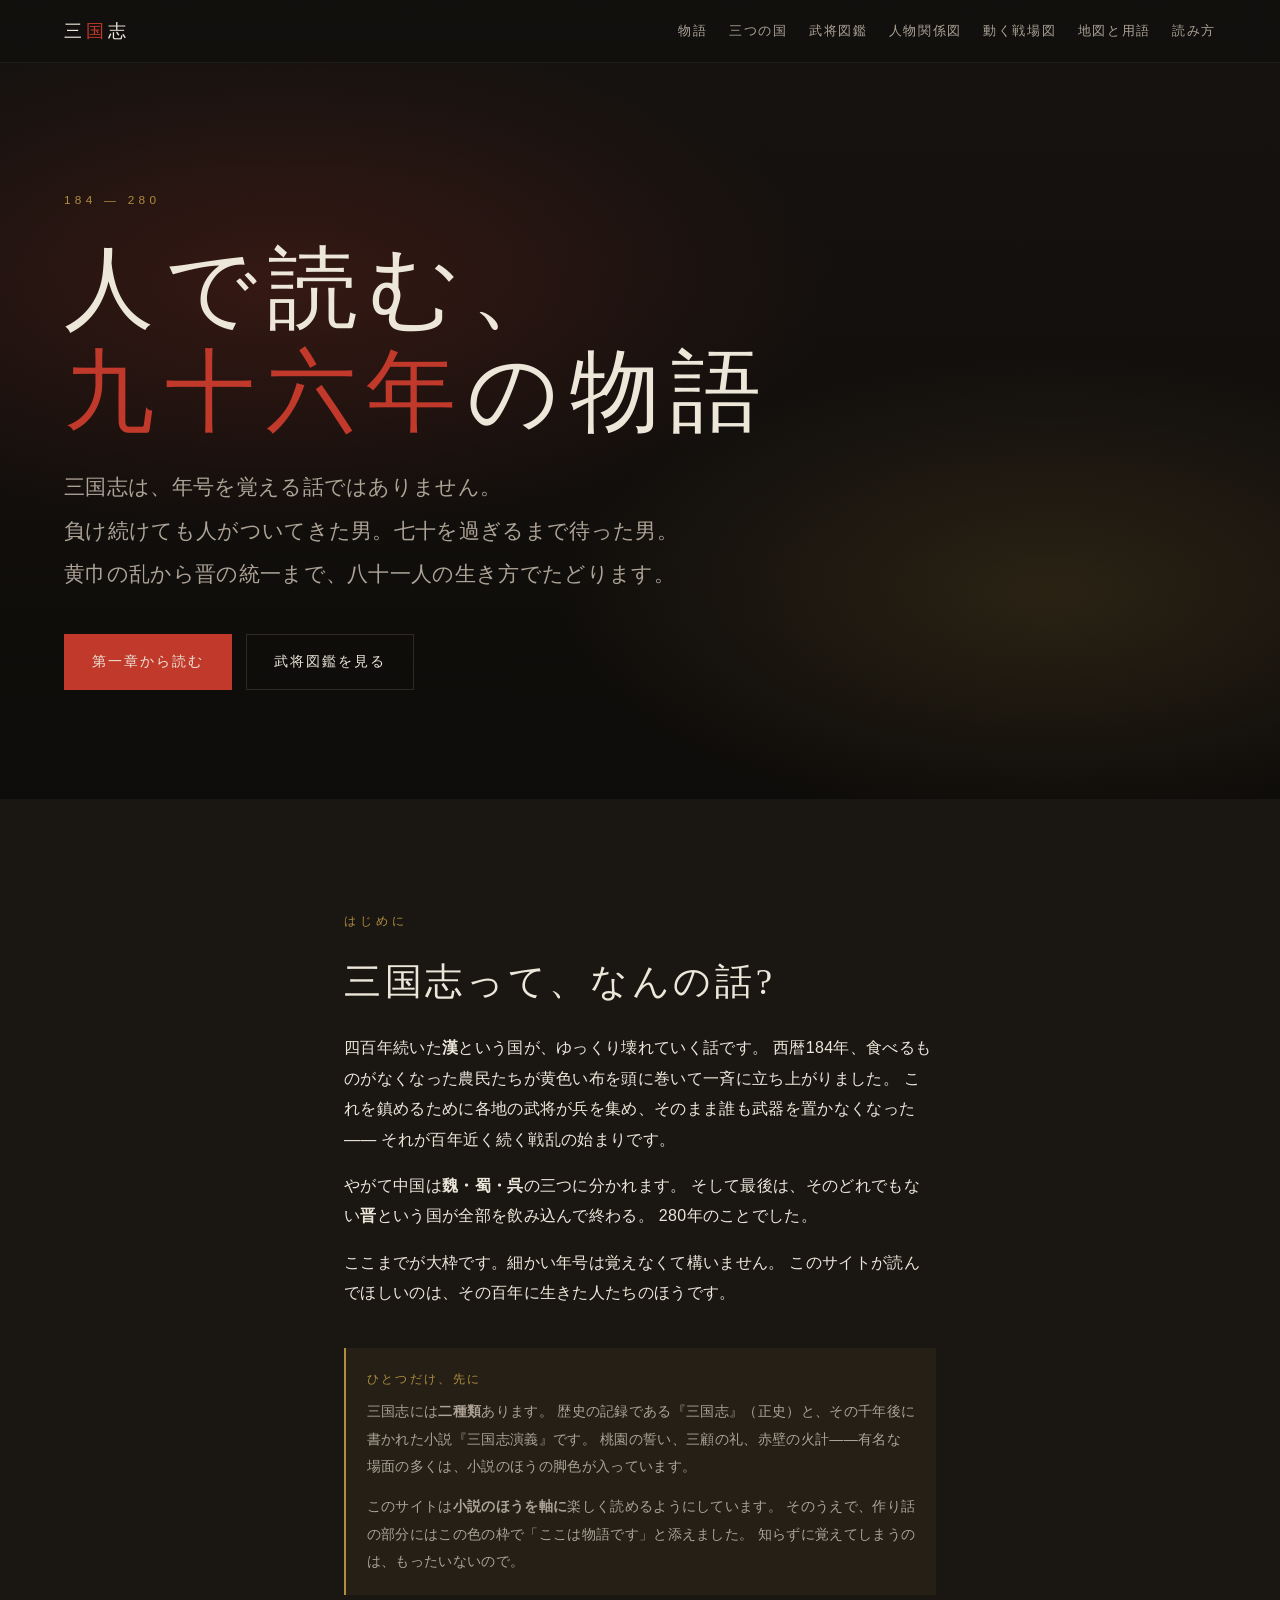
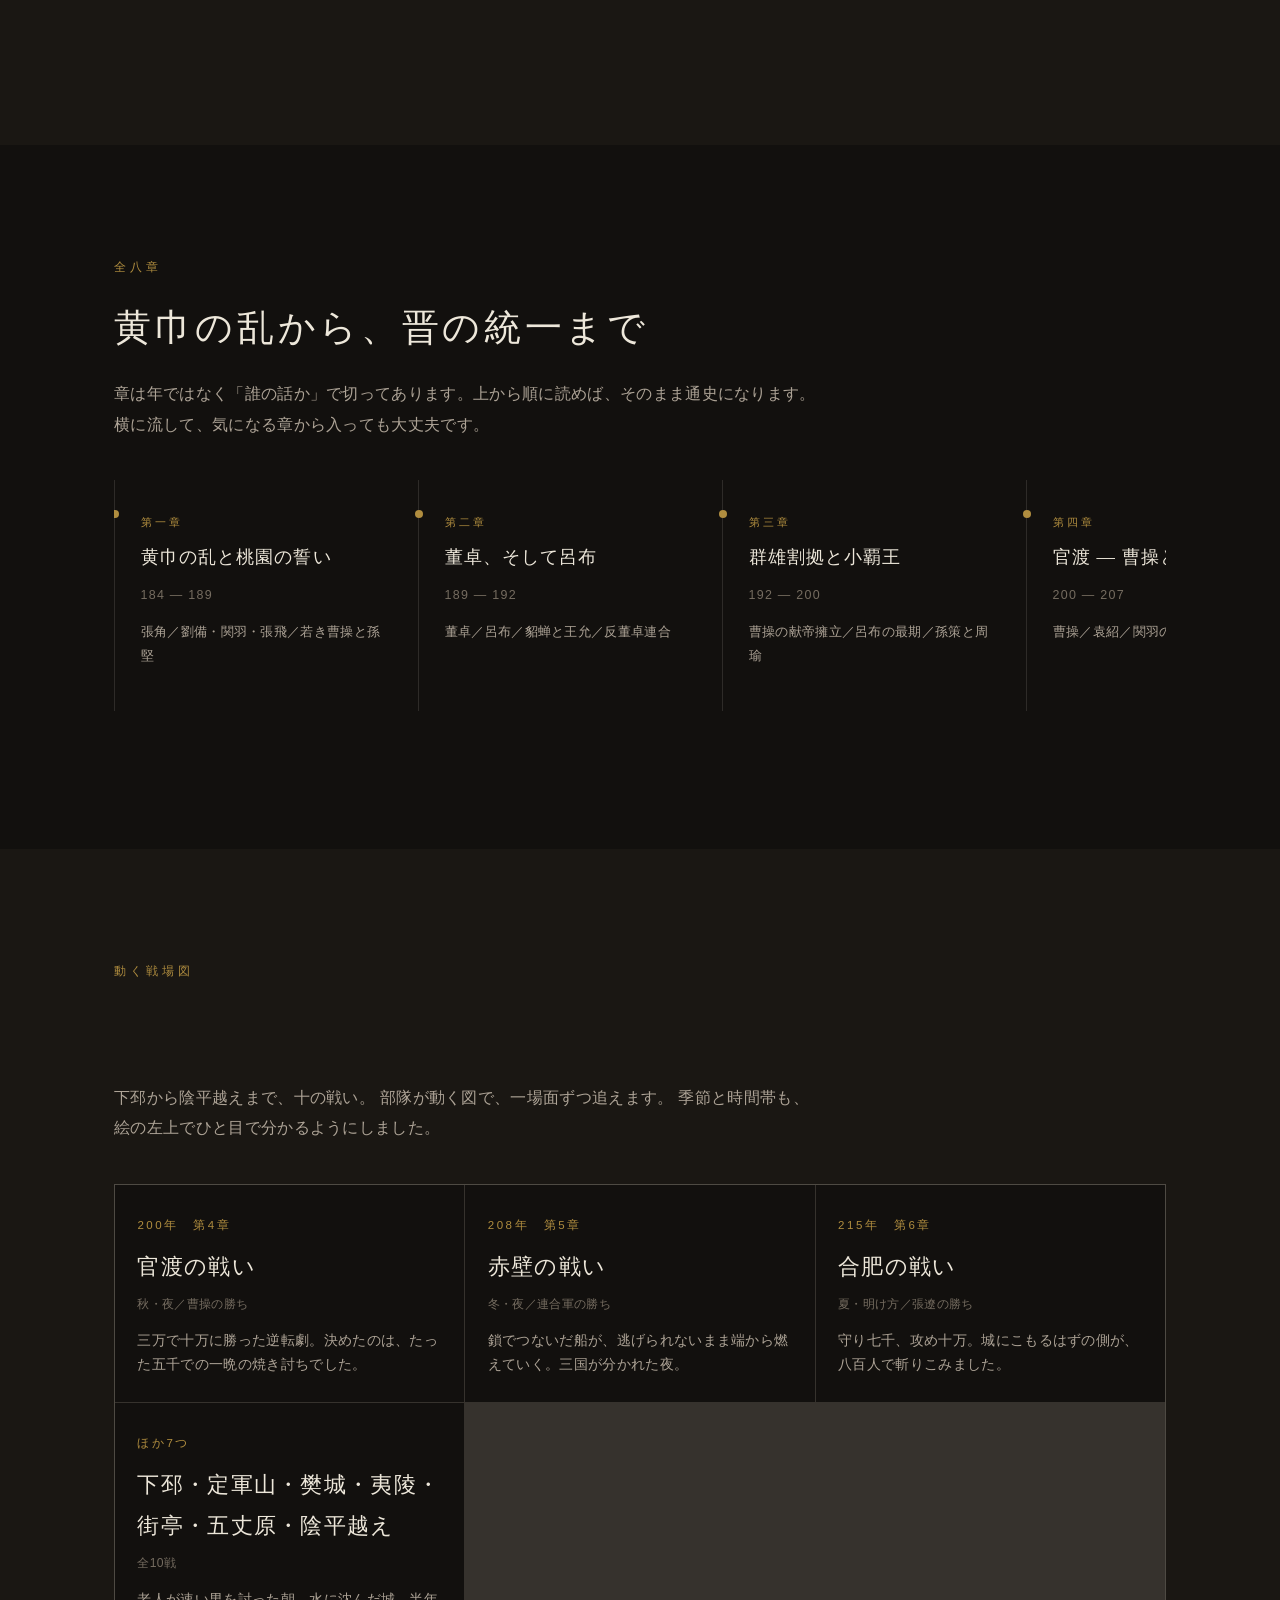
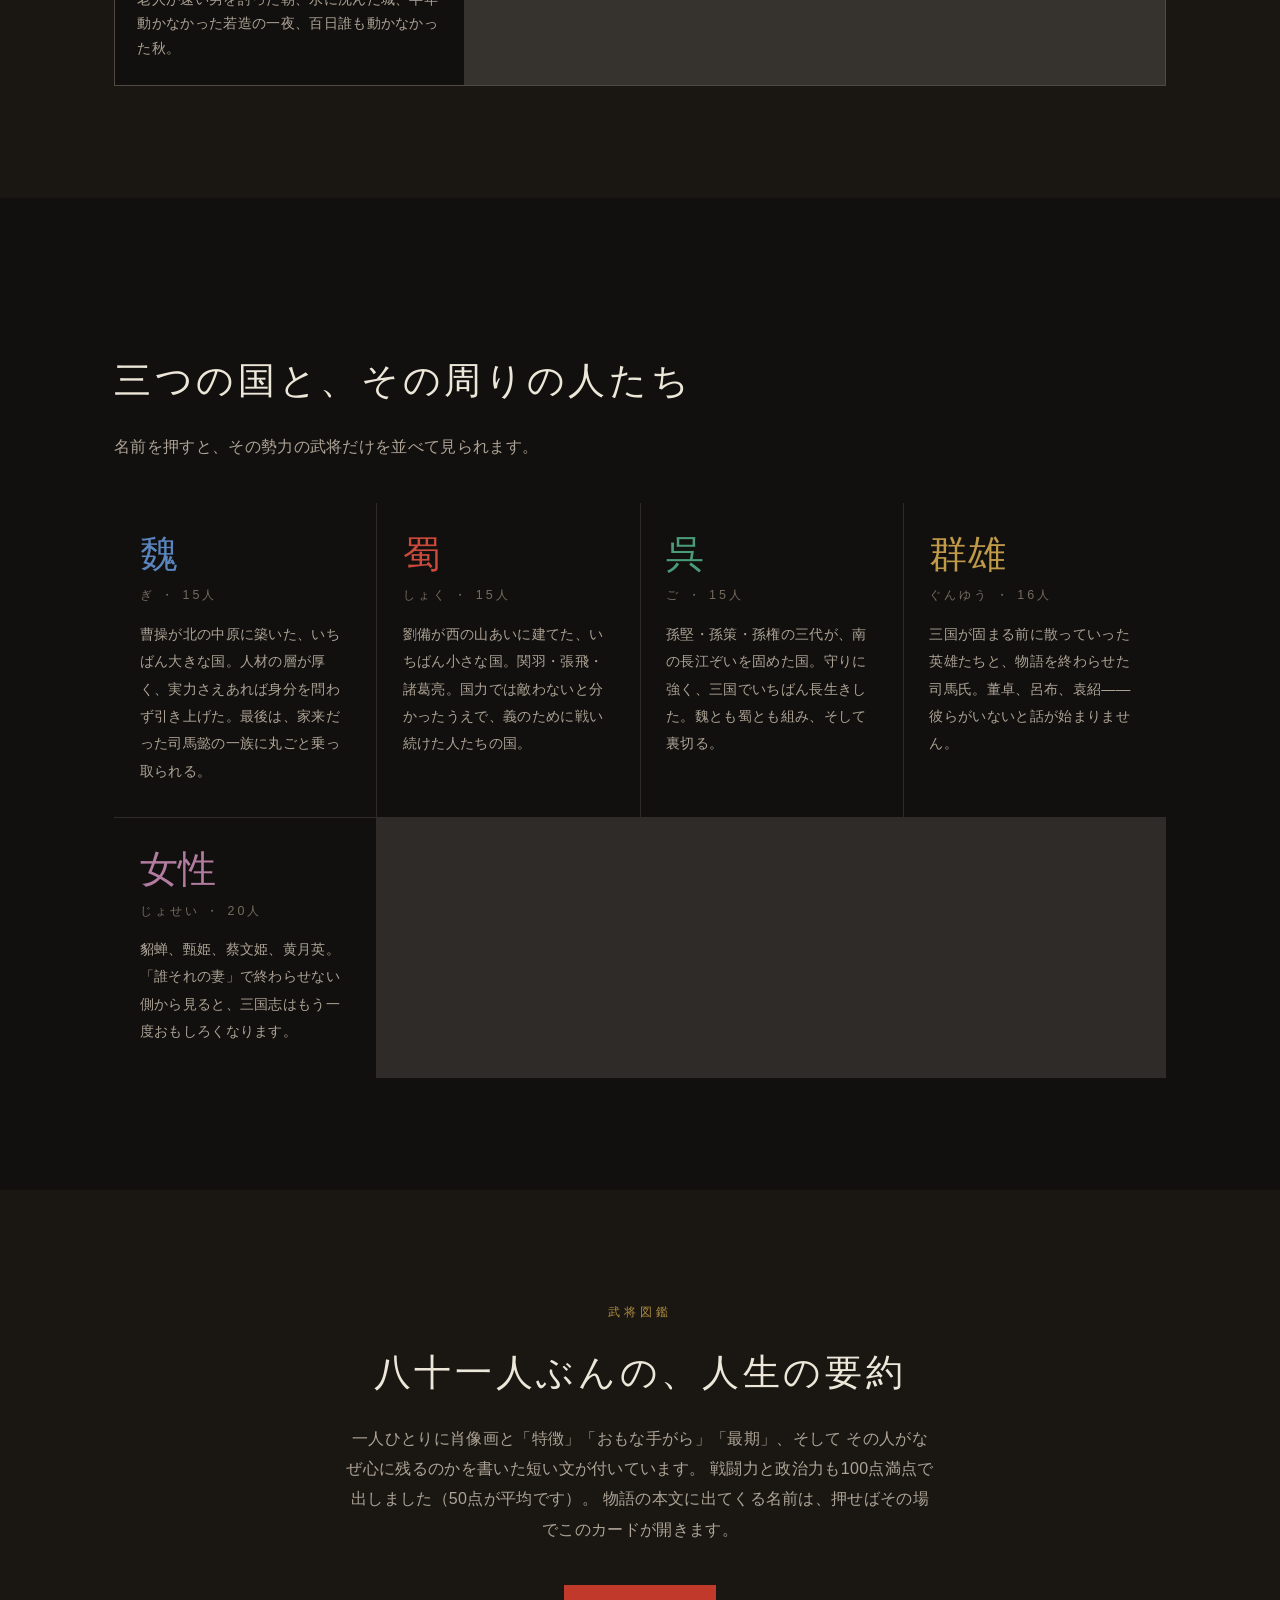
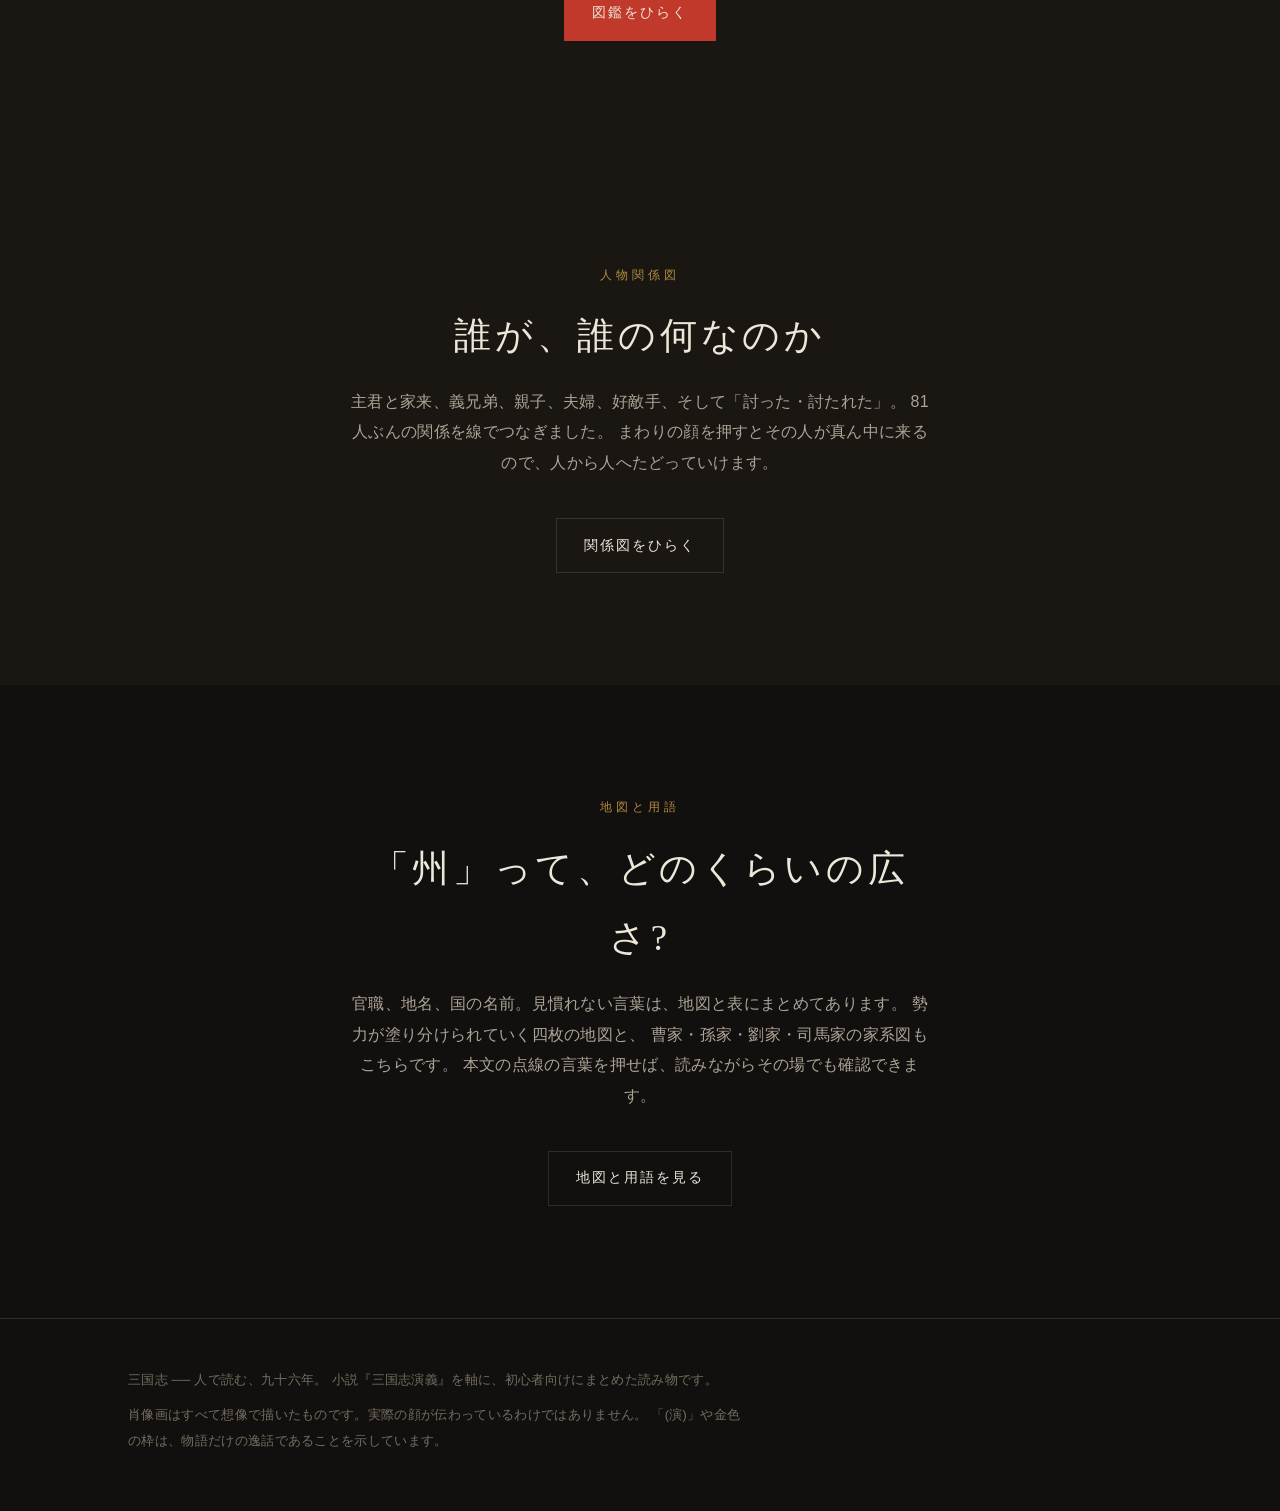
==== commit b1d03cd9: "司馬懿と孫権をトップページに追加、第六章に司馬懿を書き足し トップの年表と勢力紹介に司馬懿の名前がまったく出ていなかったため修正。 第六章（209-220）にも曹操と司馬懿のくだりを追加した。" ====
--- a/index.html
+++ b/index.html
@@ -130,21 +130,21 @@
           <span class="tl__no">第六章</span>
           <p class="tl__title">三国が並び立つ</p>
           <p class="tl__years">209 — 220</p>
-          <p class="tl__who">龐統と法正／定軍山／関羽の死／曹操の死</p>
+          <p class="tl__who">龐統と法正／定軍山／合肥の張遼／関羽の死／曹操の死</p>
         </a>
 
         <a class="tl" href="story/07.html">
           <span class="tl__no">第七章</span>
           <p class="tl__title">夷陵、そして五丈原</p>
           <p class="tl__years">221 — 234</p>
-          <p class="tl__who">張飛の死／陸遜／白帝城の託孤／出師の表</p>
+          <p class="tl__who">張飛の死／夷陵の陸遜／白帝城の託孤／五丈原の諸葛亮と司馬懿</p>
         </a>
 
         <a class="tl" href="story/08.html">
           <span class="tl__no">第八章</span>
           <p class="tl__title">幕引き — 晋の統一</p>
           <p class="tl__years">235 — 280</p>
-          <p class="tl__who">姜維／高平陵の変／鄧艾／司馬炎</p>
+          <p class="tl__who">司馬懿の高平陵の変／姜維／鄧艾／司馬炎</p>
         </a>
 
       </div>
@@ -207,17 +207,17 @@
       <a class="side" href="bushou.html#gi" style="--c:var(--gi);text-decoration:none">
         <p class="side__mark">魏</p>
         <p class="side__name">ぎ ・ 15人</p>
-        <p class="side__text">曹操が北の中原に築いた、いちばん大きな国。人材の層が厚く、実力さえあれば身分を問わず引き上げた。最後は司馬氏に乗っ取られる。</p>
+        <p class="side__text">曹操が北の中原に築いた、いちばん大きな国。人材の層が厚く、実力さえあれば身分を問わず引き上げた。最後は、家来だった司馬懿の一族に丸ごと乗っ取られる。</p>
       </a>
       <a class="side" href="bushou.html#shoku" style="--c:var(--shoku);text-decoration:none">
         <p class="side__mark">蜀</p>
         <p class="side__name">しょく ・ 15人</p>
-        <p class="side__text">劉備が西の山あいに建てた、いちばん小さな国。国力では敵わないと分かったうえで、義のために戦い続けた人たちの国。</p>
+        <p class="side__text">劉備が西の山あいに建てた、いちばん小さな国。関羽・張飛・諸葛亮。国力では敵わないと分かったうえで、義のために戦い続けた人たちの国。</p>
       </a>
       <a class="side" href="bushou.html#go" style="--c:var(--go);text-decoration:none">
         <p class="side__mark">呉</p>
         <p class="side__name">ご ・ 15人</p>
-        <p class="side__text">孫家が南の長江流域を三代かけて固めた国。守りに強く、いちばん長生きした。魏とも蜀とも組み、そして裏切る。</p>
+        <p class="side__text">孫堅・孫策・孫権の三代が、南の長江ぞいを固めた国。守りに強く、三国でいちばん長生きした。魏とも蜀とも組み、そして裏切る。</p>
       </a>
       <a class="side" href="bushou.html#gunyu" style="--c:var(--gunyu);text-decoration:none">
         <p class="side__mark">群雄</p>
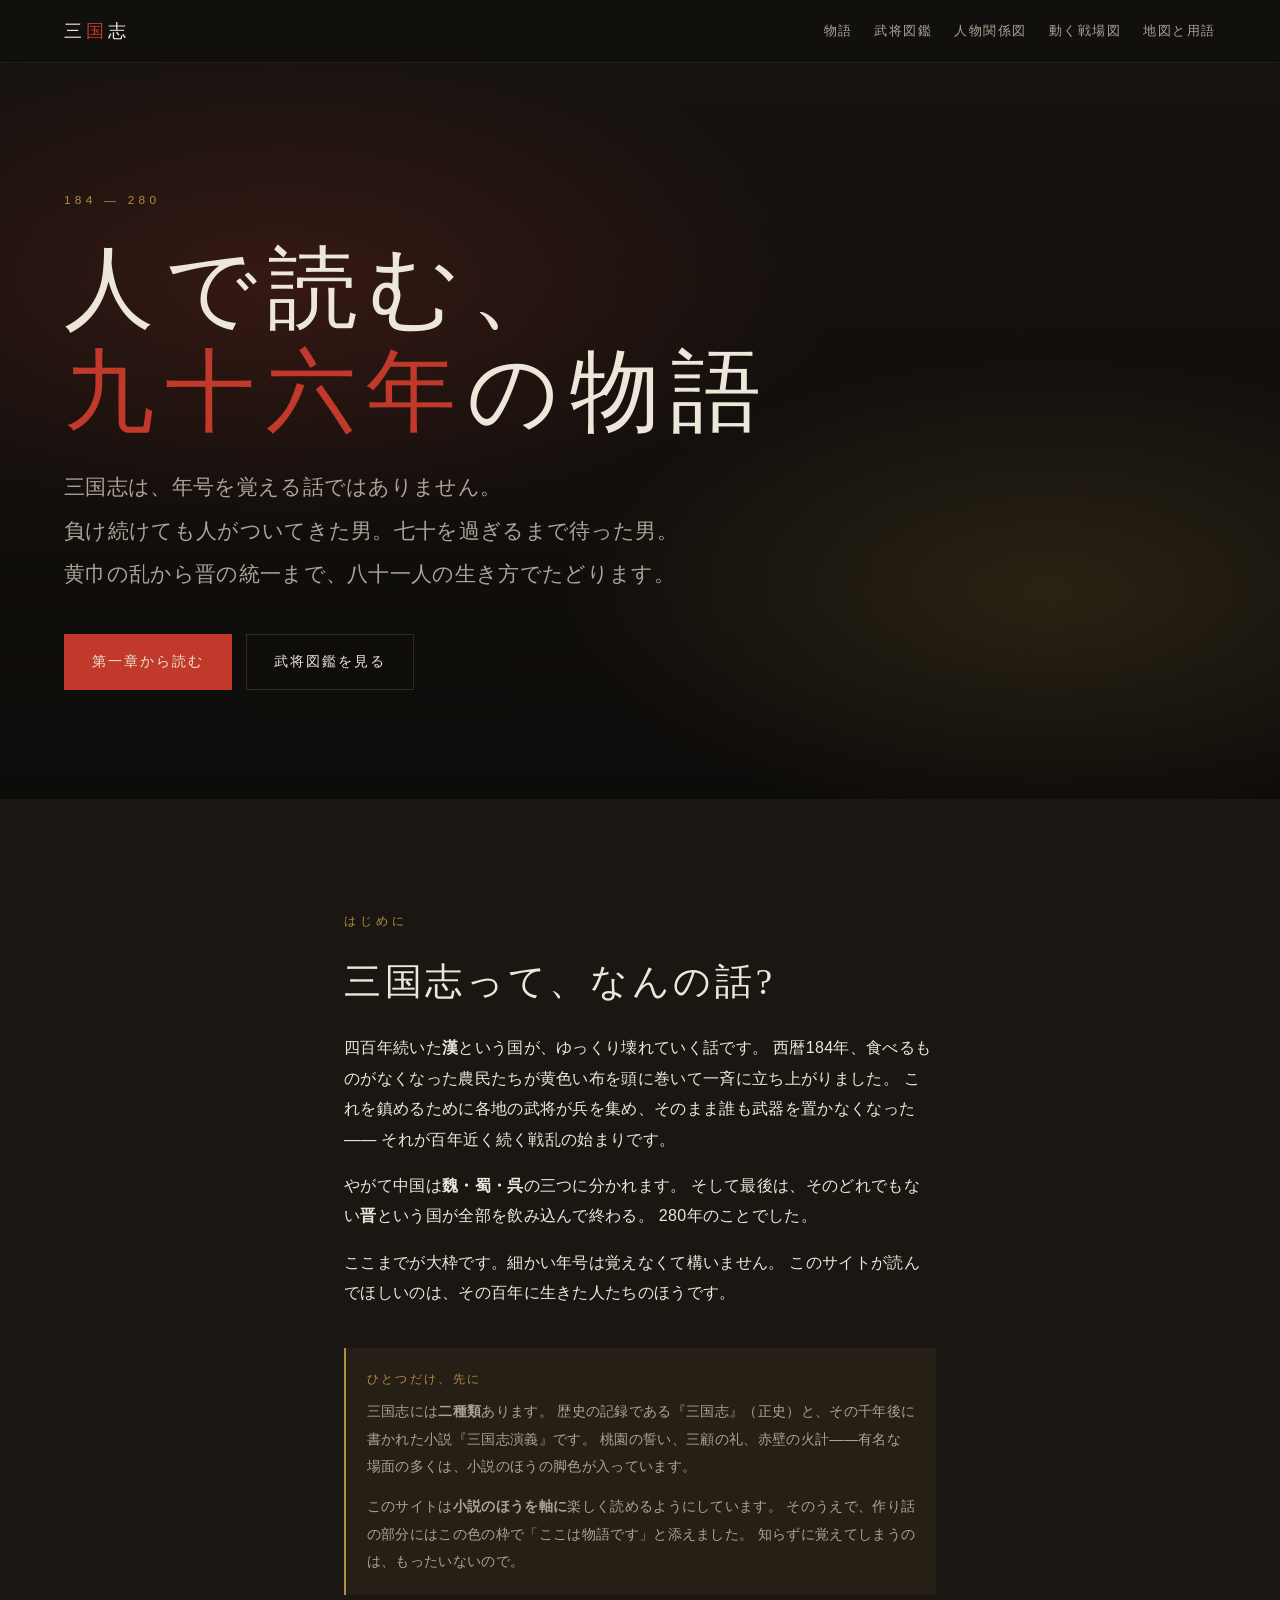
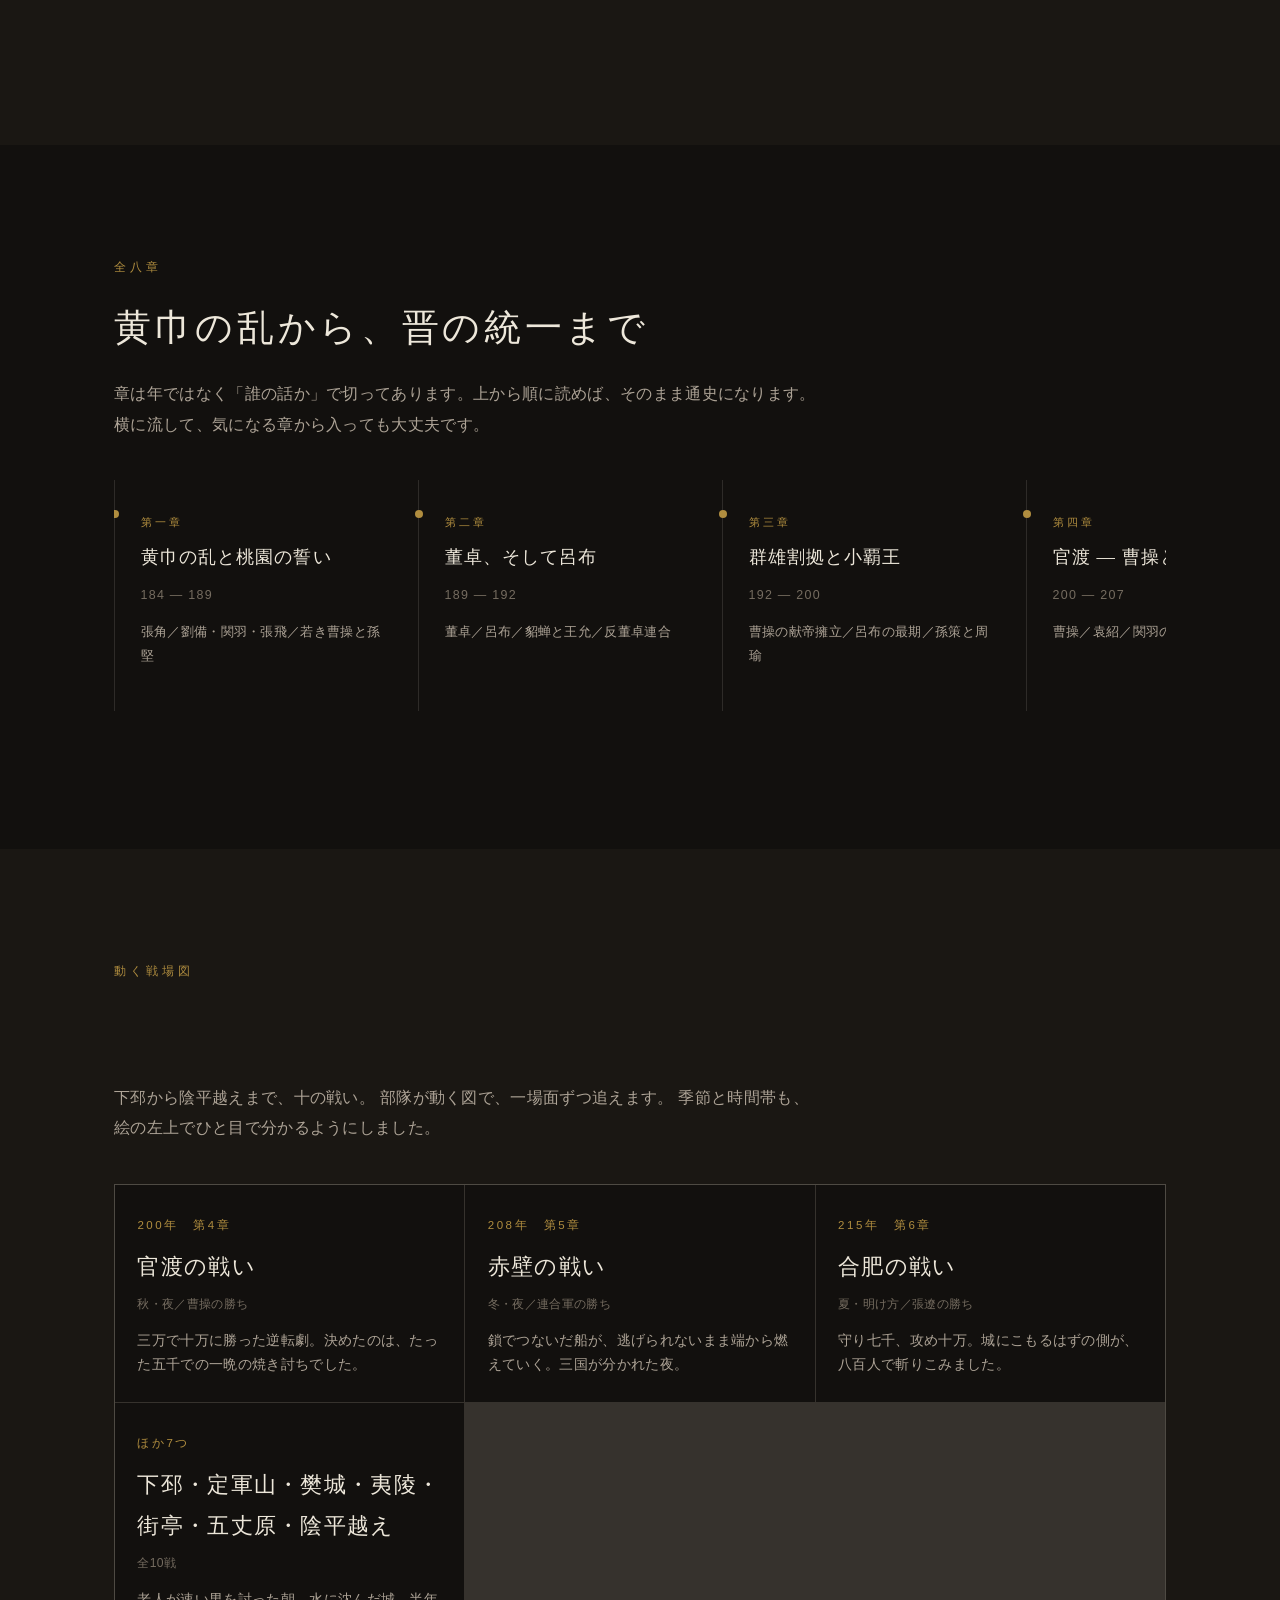
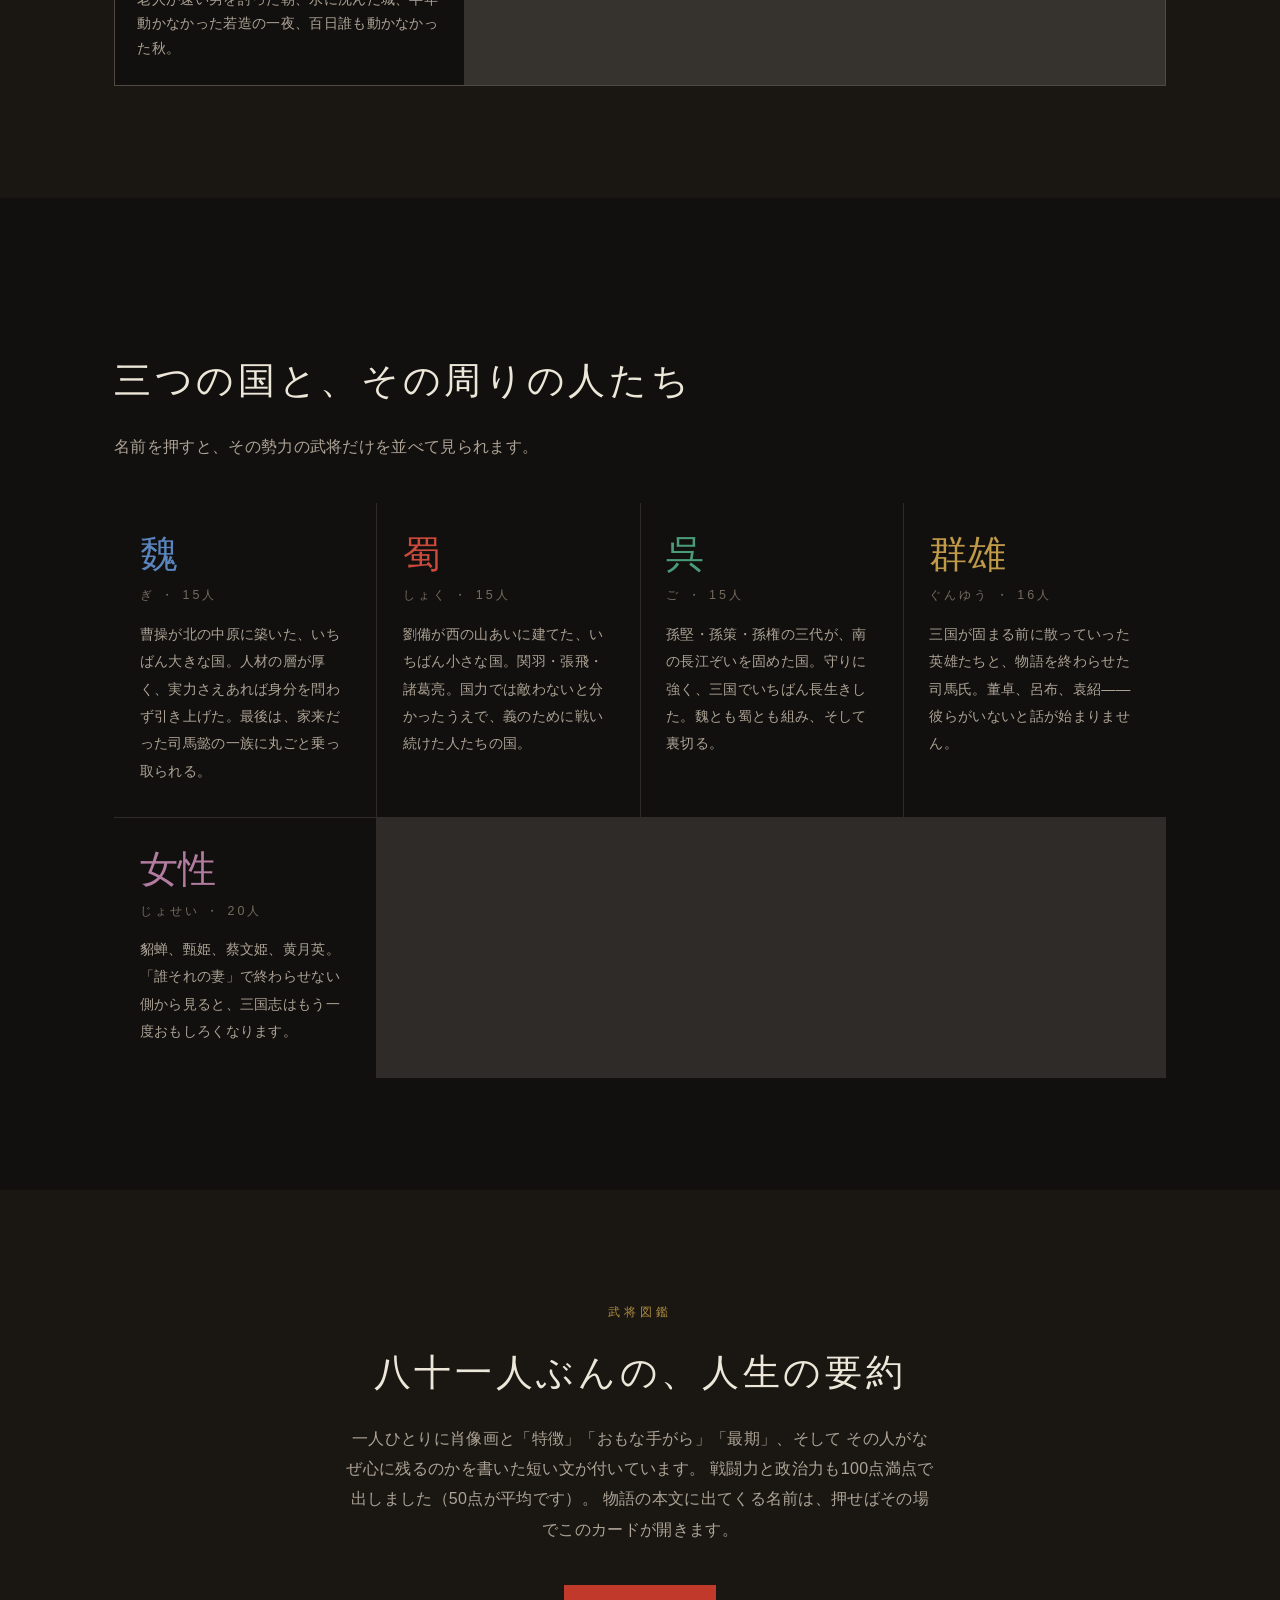
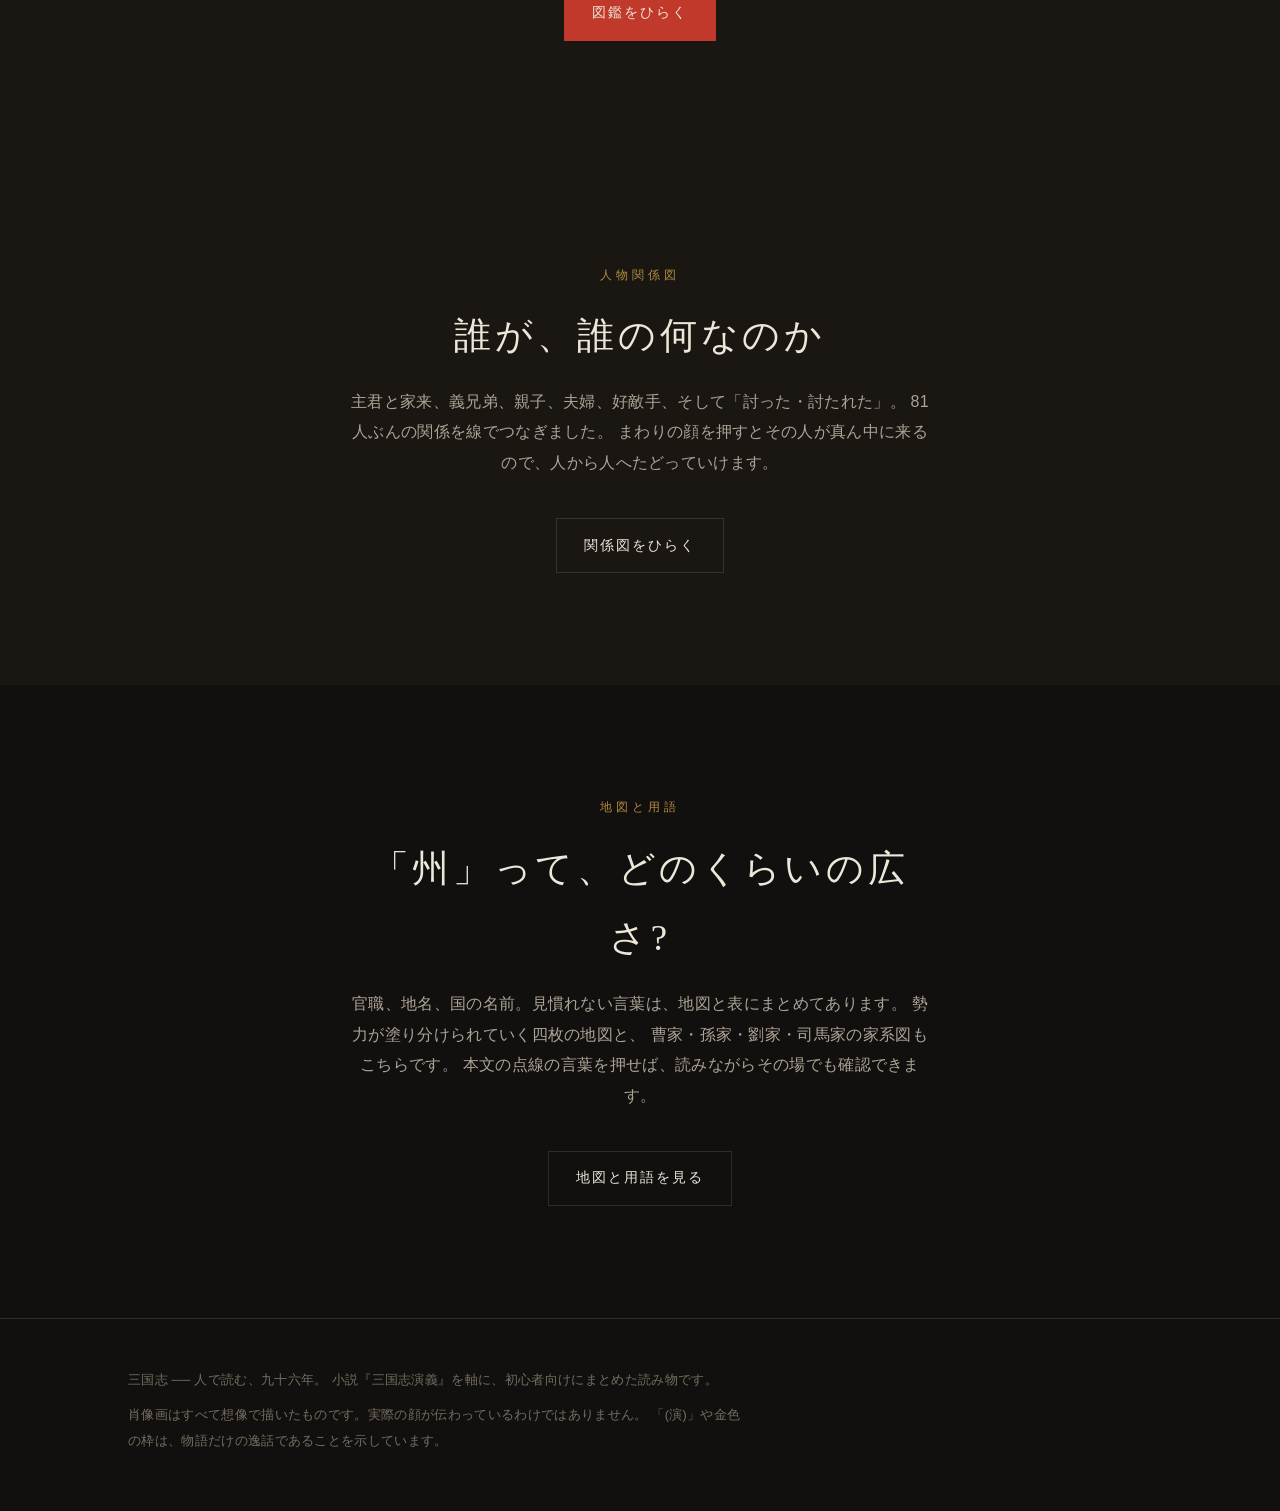
==== commit 06281d08: "全ページのタブを5つにそろえた 「読み方」と「三つの国」はトップを開けば必ず通る場所なので、 タブからは外した。セクションそのものは残してある。" ====
--- a/index.html
+++ b/index.html
@@ -13,12 +13,10 @@
   <a class="nav__brand" href="index.html">三<b>国</b>志</a>
   <nav class="nav__links">
     <a href="#story">物語</a>
-    <a href="#sides">三つの国</a>
     <a href="bushou.html">武将図鑑</a>
     <a href="kankei.html">人物関係図</a>
     <a href="kassen.html">動く戦場図</a>
     <a href="yougo.html">地図と用語</a>
-    <a href="#howto">読み方</a>
   </nav>
 </header>
 
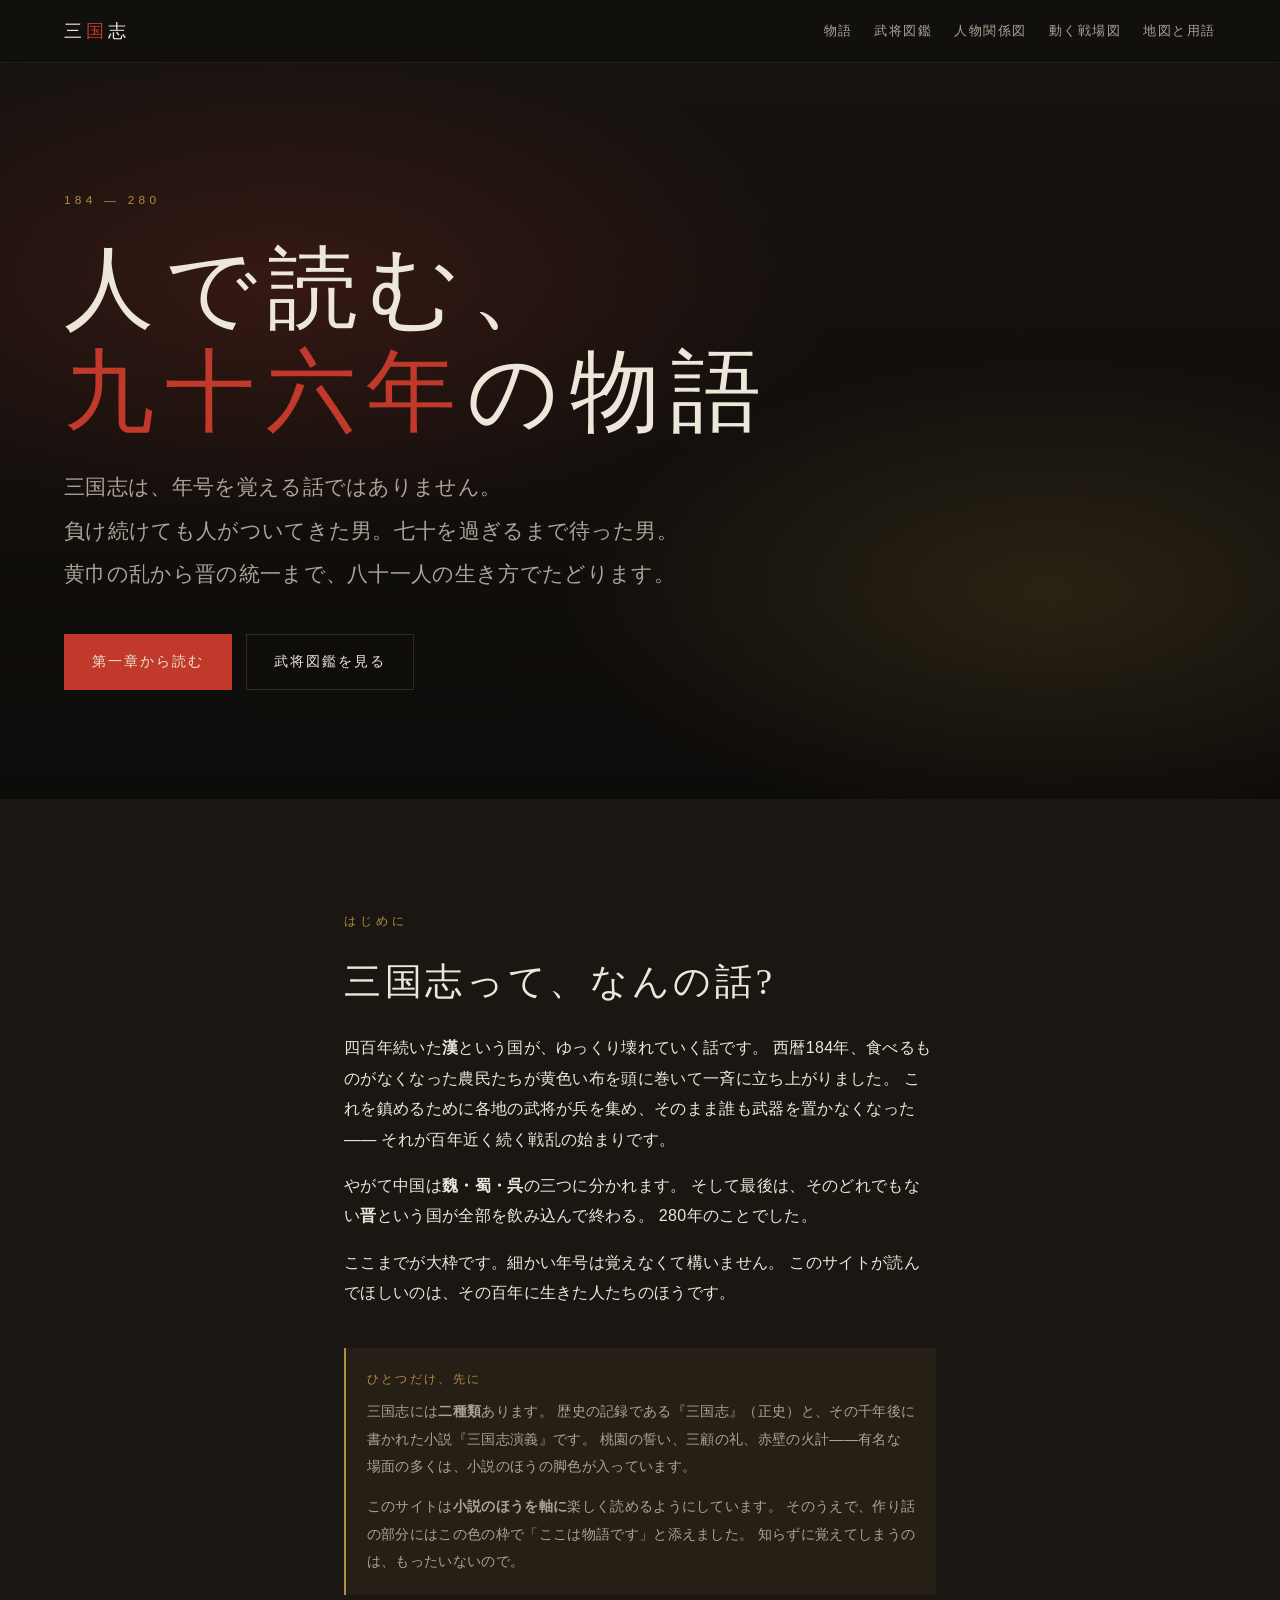
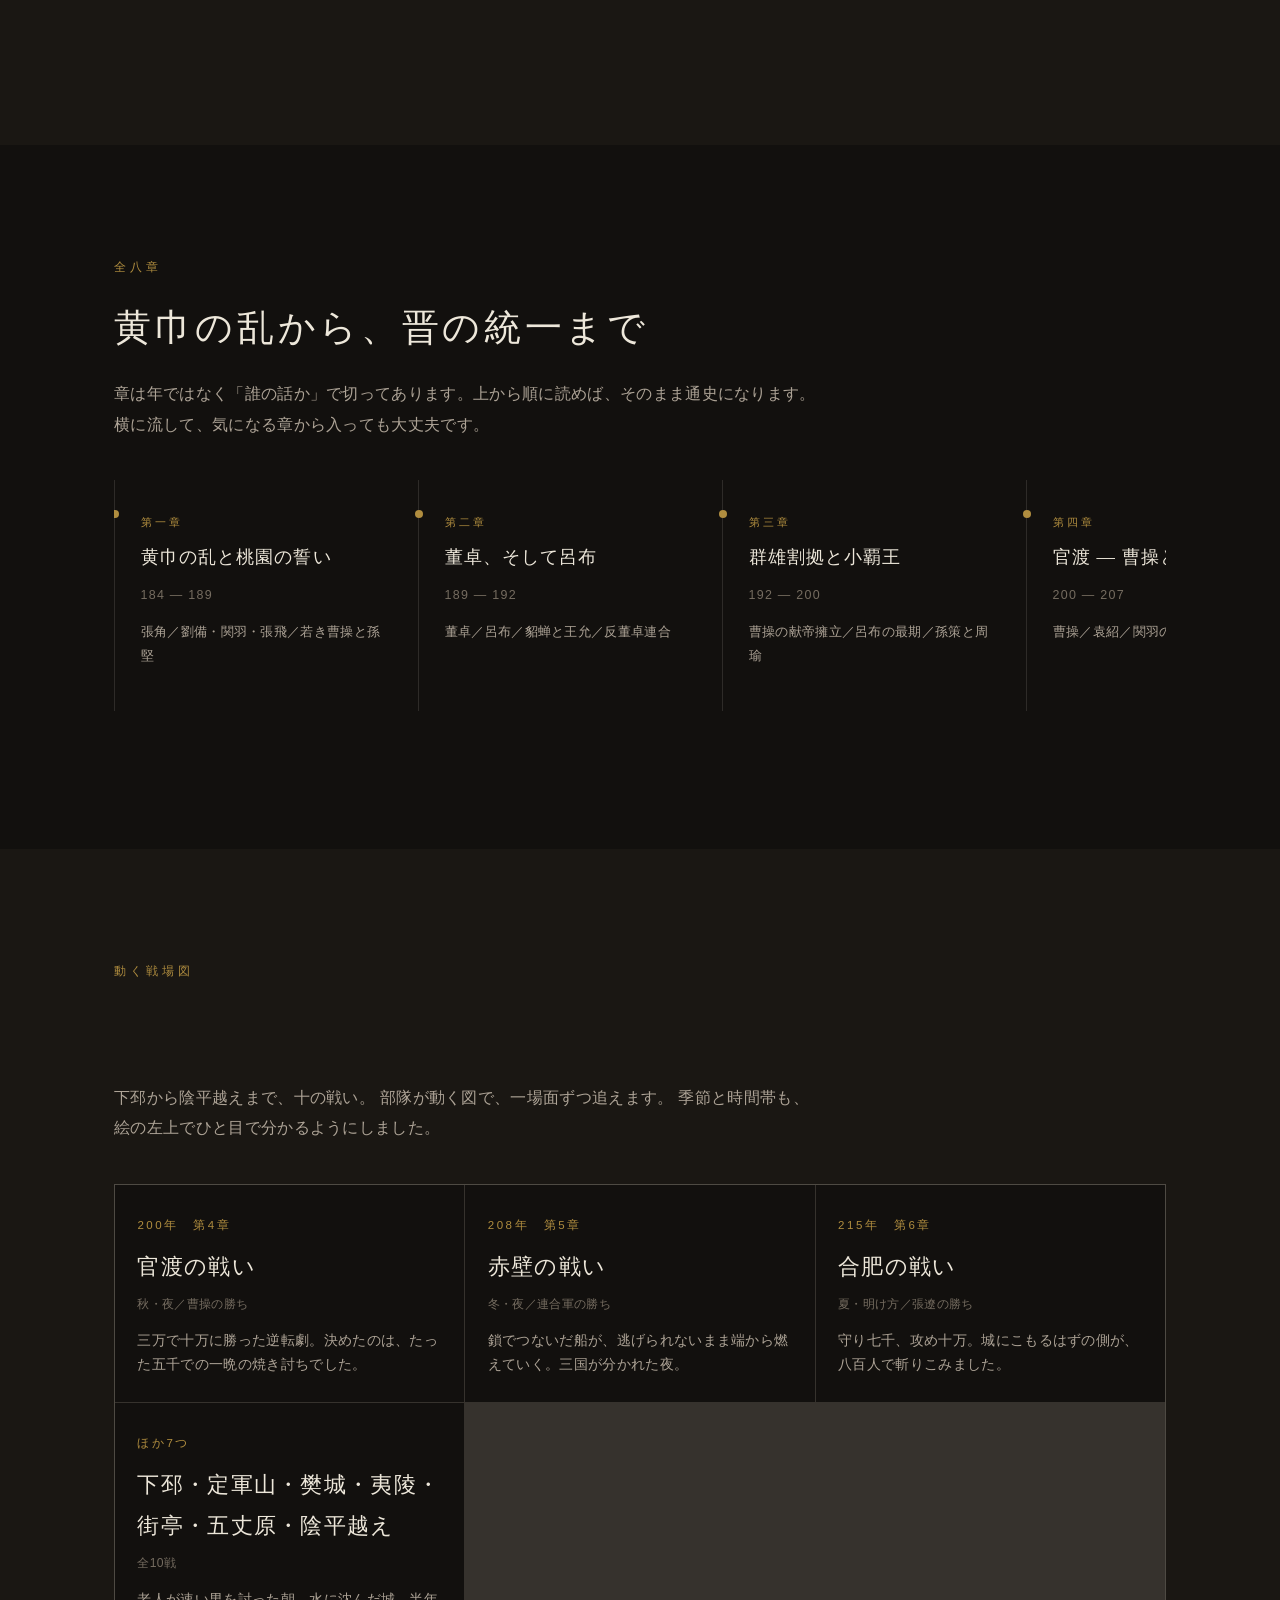
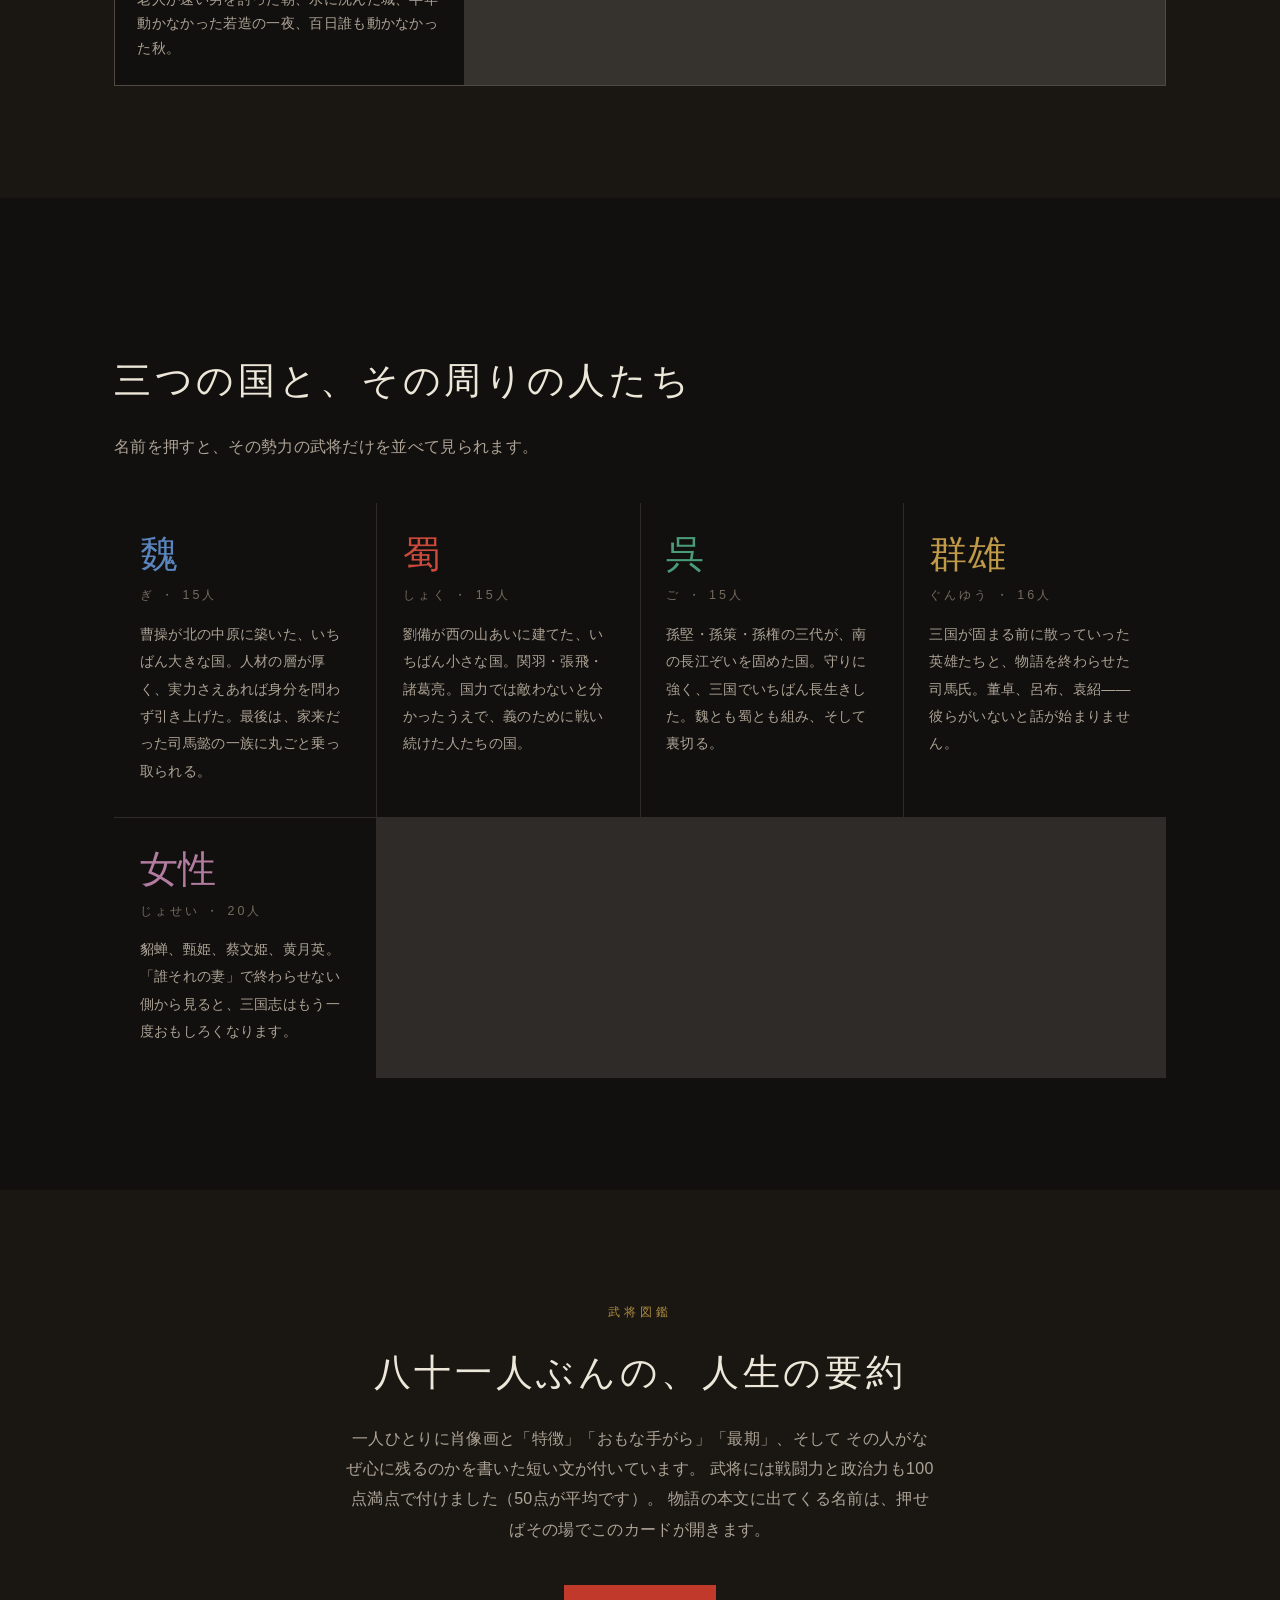
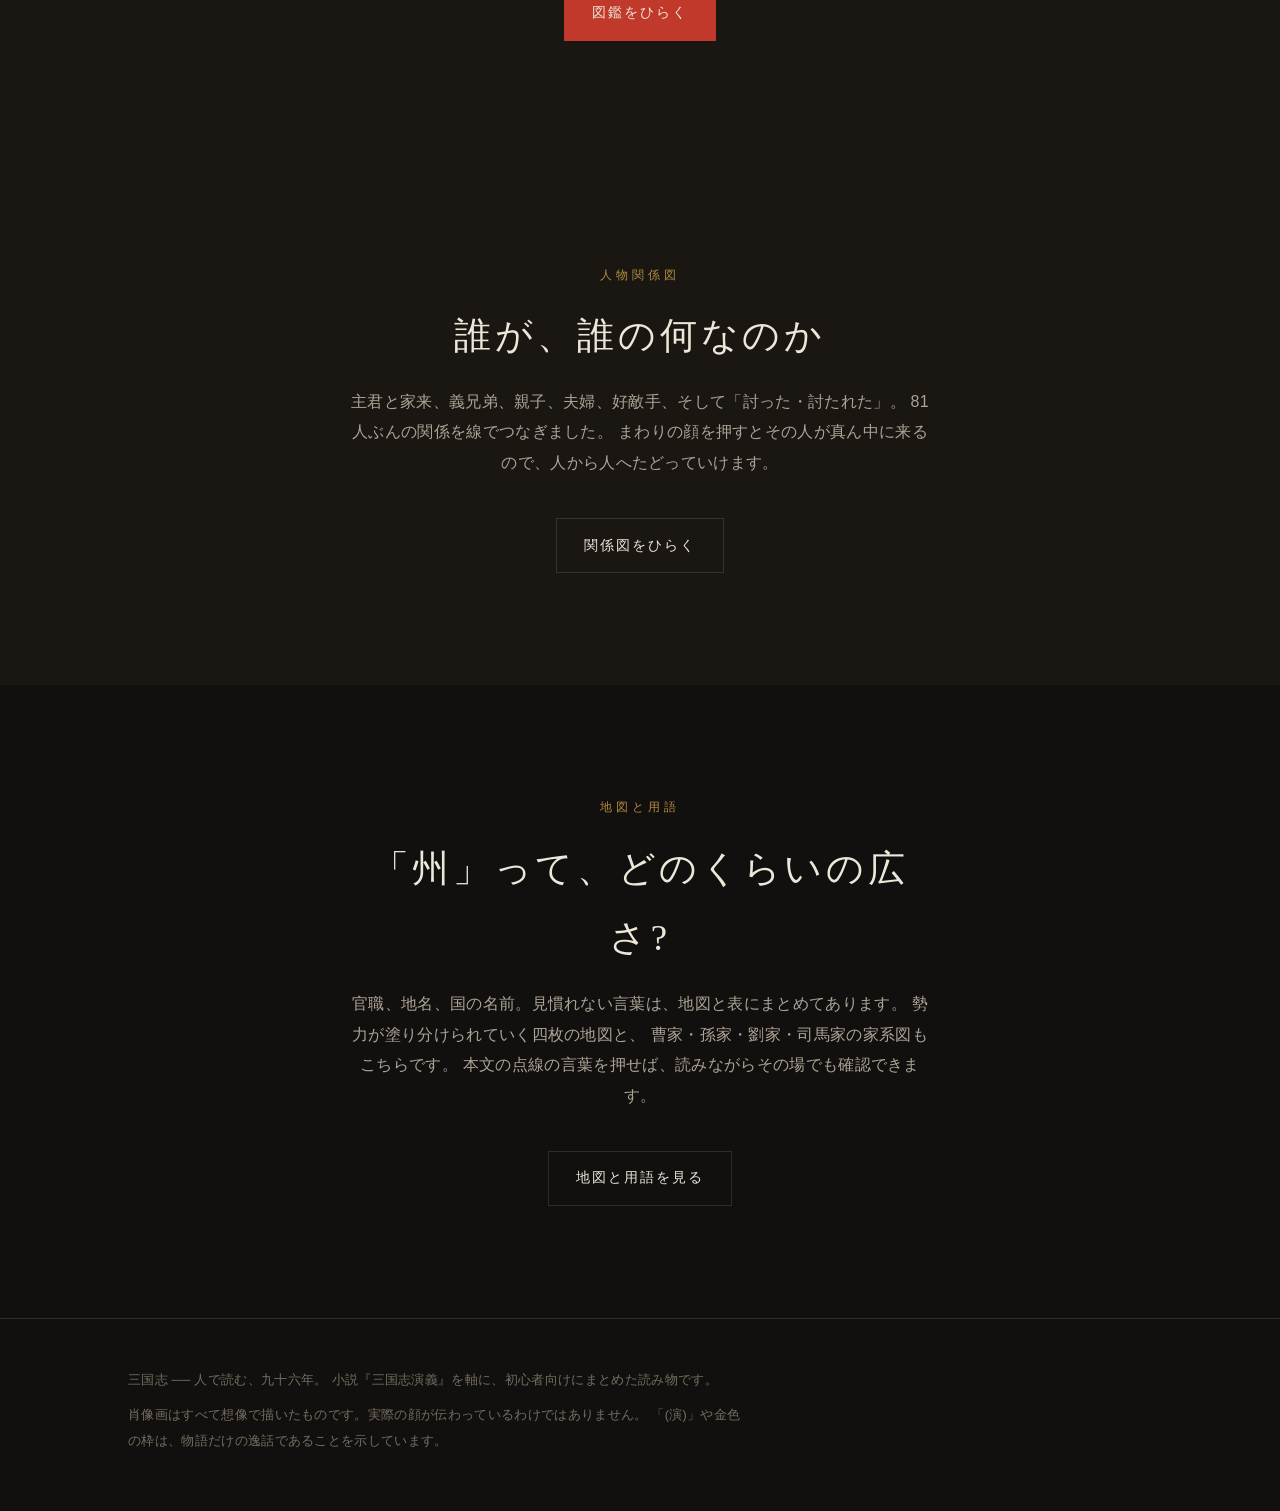
==== commit e710bd79: "勢力図を章ごとの時代に合わせ、古地図を外し、女性から数値を外した ・第1〜3章が全部200年の勢力図だったので、184年（黄巾の乱）   190年（反董卓連合）197年（群雄割拠）を新しく作って割り当" ====
--- a/index.html
+++ b/index.html
@@ -239,7 +239,7 @@
     <p class="sec__lead" style="margin-inline:auto">
       一人ひとりに肖像画と「特徴」「おもな手がら」「最期」、そして
       その人がなぜ心に残るのかを書いた短い文が付いています。
-      戦闘力と政治力も100点満点で出しました（50点が平均です）。
+      武将には戦闘力と政治力も100点満点で付けました（50点が平均です）。
       物語の本文に出てくる名前は、押せばその場でこのカードが開きます。
     </p>
     <a class="btn btn--fill" href="bushou.html">図鑑をひらく</a>
